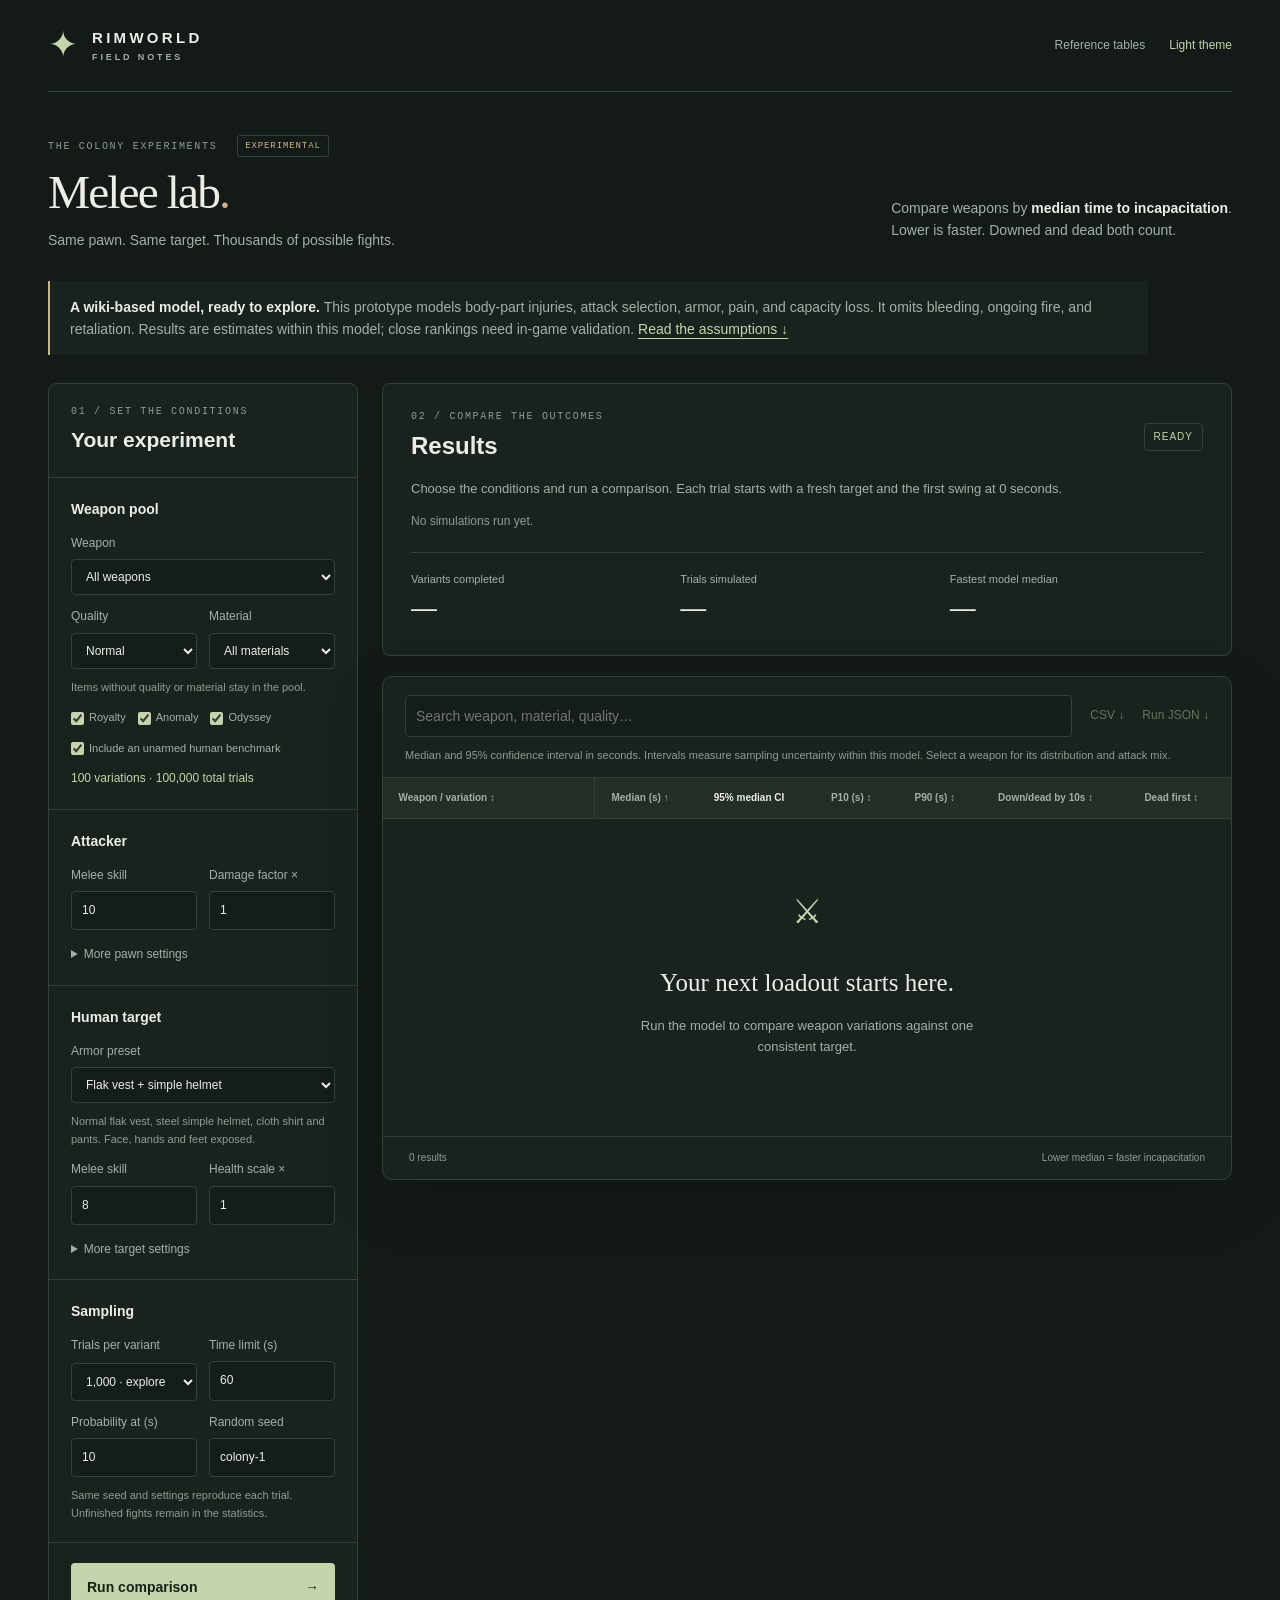
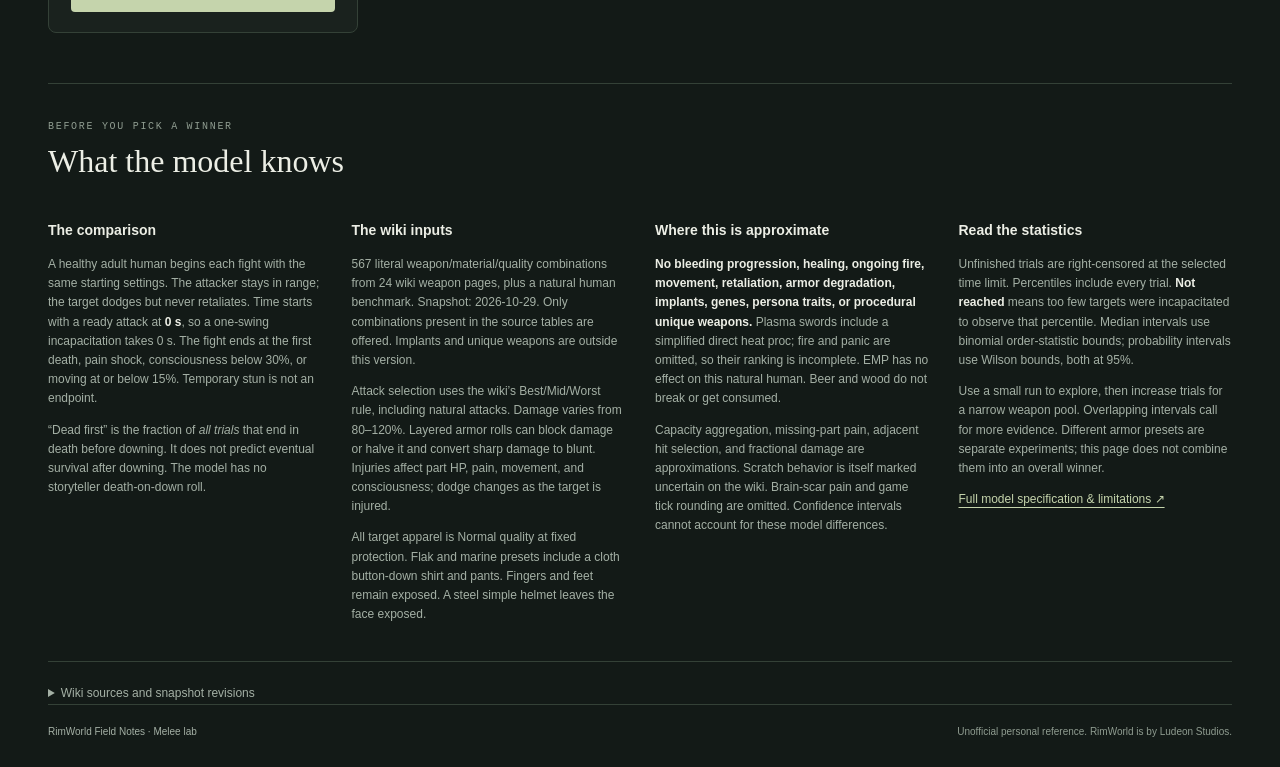
==== site/melee.html @ 1654e0cb "Add wiki-based melee Monte Carlo comparison lab" ====
<!doctype html>
<html lang="en" data-theme="dark">
<head>
  <meta charset="utf-8">
  <meta name="viewport" content="width=device-width, initial-scale=1">
  <meta name="color-scheme" content="dark light">
  <meta name="description" content="A reproducible, wiki-based Monte Carlo comparison of RimWorld melee weapons using time to incapacitation.">
  <title>Melee lab · RimWorld Field Notes</title>
  <link rel="icon" type="image/svg+xml" href="./assets/favicon.svg">
  <link rel="stylesheet" href="./assets/styles.css">
  <link rel="stylesheet" href="./assets/melee.css">
  <script src="./assets/melee-data.js" defer></script>
  <script src="./assets/melee-engine.js" defer></script>
  <script src="./assets/melee-app.js" defer></script>
</head>
<body>
  <a class="skip-link" href="#lab">Skip to melee lab</a>
  <header class="site-header">
    <a class="brand" href="./"><span class="lab-mark" aria-hidden="true">✦</span><span><strong>RIMWORLD</strong><span class="brand-subtitle">FIELD NOTES</span></span></a>
    <div class="header-actions"><a class="source-link" href="./">Reference tables</a><button id="theme-toggle" class="text-button" type="button" aria-label="Switch to light theme">Light theme</button></div>
  </header>
  <main id="lab">
    <section class="page-intro lab-intro">
      <div><p class="eyebrow">THE COLONY EXPERIMENTS <span class="lab-badge">EXPERIMENTAL</span></p><h1>Melee lab<span class="title-period">.</span></h1><p class="intro-copy">Same pawn. Same target. Thousands of possible fights.</p></div>
      <p class="lab-objective">Compare weapons by <strong>median time to incapacitation</strong>.<br>Lower is faster. Downed and dead both count.</p>
    </section>
    <aside class="model-notice"><strong>A wiki-based model, ready to explore.</strong> This prototype models body-part injuries, attack selection, armor, pain, and capacity loss. It omits bleeding, ongoing fire, and retaliation. Results are estimates within this model; close rankings need in-game validation. <a href="#method">Read the assumptions ↓</a></aside>
    <div class="lab-layout">
      <form id="sim-form" class="settings-panel">
        <fieldset id="settings">
          <legend class="sr-only">Simulation settings</legend>
          <div class="settings-heading"><p class="eyebrow">01 / SET THE CONDITIONS</p><h2>Your experiment</h2></div>
          <div class="setting-section">
            <h3>Weapon pool</h3>
            <label>Weapon<select id="weapon"><option value="">All weapons</option></select></label>
            <div class="field-pair"><label>Quality<select id="quality"><option>Normal</option><option value="all">All qualities</option><option>Awful</option><option>Poor</option><option>Good</option><option>Excellent</option><option>Masterwork</option><option>Legendary</option></select></label><label>Material<select id="material"><option value="">All materials</option></select></label></div>
            <p class="field-help">Items without quality or material stay in the pool.</p>
            <div class="check-row" role="group" aria-label="Enabled DLC"><label><input type="checkbox" id="dlc-Royalty" checked> Royalty</label><label><input type="checkbox" id="dlc-Anomaly" checked> Anomaly</label><label><input type="checkbox" id="dlc-Odyssey" checked> Odyssey</label></div>
            <label class="check-label"><input type="checkbox" id="unarmed" checked> Include an unarmed human benchmark</label>
            <p class="pool-count" id="pool-count" role="status"></p>
          </div>
          <div class="setting-section">
            <h3>Attacker</h3>
            <div class="field-pair"><label>Melee skill<input id="skill" type="number" min="0" max="20" step="1" value="10" required></label><label>Damage factor ×<input id="damageFactor" type="number" min="0.1" max="5" step="0.05" value="1" required></label></div>
            <details class="advanced"><summary>More pawn settings</summary><div class="field-pair"><label>Manipulation ×<input id="manipulation" type="number" min="0.1" max="2" step="0.05" value="1" required></label><label>Sight ×<input id="sight" type="number" min="0.1" max="2" step="0.05" value="1" required></label><label>Skill offset<input id="skillOffset" type="number" min="-20" max="20" step="1" value="0" required></label><label>Cooldown factor ×<input id="cooldownFactor" type="number" min="0.1" max="5" step="0.05" value="1" required></label></div><p class="field-help">Brawler: +4 skill offset. A lower cooldown factor means faster swings. These settings stay fixed throughout a fight.</p></details>
          </div>
          <div class="setting-section">
            <h3>Human target</h3>
            <label>Armor preset<select id="armor"><option value="none">Unarmored</option><option value="flak" selected>Flak vest + simple helmet</option><option value="marine">Marine armor + marine helmet</option></select></label>
            <p class="field-help" id="armor-description"></p>
            <div class="field-pair"><label>Melee skill<input id="targetSkill" type="number" min="0" max="20" step="1" value="8" required></label><label>Health scale ×<input id="healthScale" type="number" min="0.1" max="5" step="0.05" value="1" required></label></div>
            <details class="advanced"><summary>More target settings</summary><div class="field-pair"><label>Initial moving ×<input id="targetMoving" type="number" min="0.2" max="2" step="0.05" value="1" required></label><label>Initial sight ×<input id="targetSight" type="number" min="0.1" max="2" step="0.05" value="1" required></label><label>Dodge skill offset<input id="dodgeOffset" type="number" min="-20" max="30" step="1" value="0" required></label><label>Pain factor ×<input id="painFactor" type="number" min="0" max="3" step="0.05" value="1" required></label><label>Pain shock threshold<input id="painThreshold" type="number" min="0.1" max="2" step="0.05" value="0.8" required></label><label>Incoming damage ×<input id="incomingFactor" type="number" min="0.1" max="5" step="0.05" value="1" required></label></div><p class="field-help">Nimble: +15 dodge offset. Pain factor 0 disables pain; a threshold above 1 prevents pain shock. The target can dodge but never attacks.</p></details>
          </div>
          <div class="setting-section">
            <h3>Sampling</h3>
            <div class="field-pair"><label>Trials per variant<select id="trials"><option value="100">100 · quick check</option><option value="1000" selected>1,000 · explore</option><option value="5000">5,000 · refine</option><option value="10000">10,000 · refine</option></select></label><label>Time limit (s)<input id="limit" type="number" min="10" max="300" step="1" value="60" required></label><label>Probability at (s)<input id="horizon" type="number" min="1" max="300" step="1" value="10" required></label><label>Random seed<input id="seed" type="text" maxlength="100" value="colony-1" required autocomplete="off" spellcheck="false"></label></div>
            <p class="field-help">Same seed and settings reproduce each trial. Unfinished fights remain in the statistics.</p>
          </div>
        </fieldset>
        <div class="run-controls"><button class="run-button" id="run" type="submit">Run comparison <span aria-hidden="true">→</span></button><button id="cancel" class="text-button" type="button" hidden>Stop run</button><p id="form-error" class="form-error" role="alert" hidden></p></div>
      </form>
      <div class="results-column">
        <section class="run-panel" aria-labelledby="run-title">
          <div class="run-topline"><div><p class="eyebrow">02 / COMPARE THE OUTCOMES</p><h2 id="run-title">Results</h2></div><span id="run-badge" class="status-badge">READY</span></div>
          <p id="run-description">Choose the conditions and run a comparison. Each trial starts with a fresh target and the first swing at 0 seconds.</p>
          <progress id="run-progress" value="0" max="100" aria-label="Comparison progress" hidden></progress>
          <p id="run-status" role="status" aria-live="polite">No simulations run yet.</p>
          <div class="run-metrics"><div><span>Variants completed</span><strong id="metric-variants">—</strong></div><div><span>Trials simulated</span><strong id="metric-trials">—</strong></div><div><span>Fastest model median</span><strong id="metric-median">—</strong></div></div>
        </section>
        <section class="reference-panel lab-results" aria-label="Weapon comparison">
          <div class="lab-table-toolbar"><label class="lab-search"><span class="sr-only">Search completed results</span><input type="search" id="result-search" placeholder="Search weapon, material, quality…" autocomplete="off"></label><button type="button" class="text-button" id="export-csv" disabled>CSV ↓</button><button type="button" class="text-button" id="export-json" disabled>Run JSON ↓</button></div>
          <p class="table-explainer">Median and 95% confidence interval in seconds. Intervals measure sampling uncertainty within this model. Select a weapon for its distribution and attack mix.</p>
          <div class="table-scroll" role="region" aria-label="Simulation results; scroll for more columns" tabindex="0">
            <table id="results-table"><caption class="sr-only">Melee weapon comparison, initially sorted by median time to incapacitation, fastest first. Not reached means the requested percentile exceeds the time limit.</caption><thead><tr><th scope="col" data-sort="weapon" aria-sort="none"><button type="button">Weapon / variation ↕</button></th><th scope="col" data-sort="median" aria-sort="ascending"><button type="button">Median (s) ↑</button></th><th scope="col">95% median CI</th><th scope="col" data-sort="p10" aria-sort="none"><button type="button">P10 (s) ↕</button></th><th scope="col" data-sort="p90" aria-sort="none"><button type="button">P90 (s) ↕</button></th><th scope="col" data-sort="byHorizon" aria-sort="none"><button type="button" id="horizon-heading">Down/dead by 10s ↕</button></th><th scope="col" data-sort="deathFraction" aria-sort="none"><button type="button">Dead first ↕</button></th><th scope="col" data-sort="censored" aria-sort="none"><button type="button">Timeouts ↕</button></th></tr></thead><tbody id="results-body"></tbody></table>
          </div>
          <div id="results-empty" class="lab-empty"><span aria-hidden="true">⚔</span><h3>Your next loadout starts here.</h3><p>Run the model to compare weapon variations against one consistent target.</p></div>
          <div class="table-footer"><span id="results-count">0 results</span><span>Lower median = faster incapacitation</span></div>
        </section>
        <section id="variant-detail" class="variant-panel" aria-labelledby="variant-title" hidden>
          <div class="run-topline"><div><p class="eyebrow">03 / LOOK CLOSER</p><h2 id="variant-title"></h2></div><a id="variant-source" target="_blank" rel="noopener noreferrer">Wiki ↗</a></div>
          <p id="variant-subtitle"></p><p id="variant-special" class="special-note" hidden></p>
          <h3>Cumulative incapacitation</h3><p class="field-help">Share of all trials downed or dead by each time. The final gap to 100% contains the timeouts.</p>
          <svg id="distribution" viewBox="0 0 680 220" role="img" aria-labelledby="chart-title chart-description"><title id="chart-title">Cumulative incapacitation over time</title><desc id="chart-description"></desc></svg>
          <p id="variant-probabilities"></p>
          <h3>Attack mix</h3><div class="mix-scroll"><table class="attack-mix"><thead><tr><th scope="col">Attack</th><th scope="col">Damage</th><th scope="col">AP</th><th scope="col">Cooldown</th><th scope="col">Selection</th></tr></thead><tbody id="attack-mix"></tbody></table></div>
          <details class="trial-example"><summary>Inspect one reproducible trial</summary><div class="example-controls"><label>Trial number<input type="number" id="example-number" min="1" max="1000" value="1" step="1"></label><button class="text-button" type="button" id="example-show">Show trial</button></div><p id="example-summary"></p><ol id="example-log"></ol></details>
        </section>
      </div>
    </div>
    <section class="method-panel" id="method" aria-labelledby="method-title">
      <p class="eyebrow">BEFORE YOU PICK A WINNER</p><h2 id="method-title">What the model knows</h2>
      <div class="method-grid"><div><h3>The comparison</h3><p>A healthy adult human begins each fight with the same starting settings. The attacker stays in range; the target dodges but never retaliates. Time starts with a ready attack at <strong>0 s</strong>, so a one-swing incapacitation takes 0 s. The fight ends at the first death, pain shock, consciousness below 30%, or moving at or below 15%. Temporary stun is not an endpoint.</p><p>“Dead first” is the fraction of <em>all trials</em> that end in death before downing. It does not predict eventual survival after downing. The model has no storyteller death-on-down roll.</p></div><div><h3>The wiki inputs</h3><p id="snapshot-description"></p><p>Attack selection uses the wiki’s Best/Mid/Worst rule, including natural attacks. Damage varies from 80–120%. Layered armor rolls can block damage or halve it and convert sharp damage to blunt. Injuries affect part HP, pain, movement, and consciousness; dodge changes as the target is injured.</p><p>All target apparel is Normal quality at fixed protection. Flak and marine presets include a cloth button-down shirt and pants. Fingers and feet remain exposed. A steel simple helmet leaves the face exposed.</p></div><div><h3>Where this is approximate</h3><p><strong>No bleeding progression, healing, ongoing fire, movement, retaliation, armor degradation, implants, genes, persona traits, or procedural unique weapons.</strong> Plasma swords include a simplified direct heat proc; fire and panic are omitted, so their ranking is incomplete. EMP has no effect on this natural human. Beer and wood do not break or get consumed.</p><p>Capacity aggregation, missing-part pain, adjacent hit selection, and fractional damage are approximations. Scratch behavior is itself marked uncertain on the wiki. Brain-scar pain and game tick rounding are omitted. Confidence intervals cannot account for these model differences.</p></div><div><h3>Read the statistics</h3><p>Unfinished trials are right-censored at the selected time limit. Percentiles include every trial. <strong>Not reached</strong> means too few targets were incapacitated to observe that percentile. Median intervals use binomial order-statistic bounds; probability intervals use Wilson bounds, both at 95%.</p><p>Use a small run to explore, then increase trials for a narrow weapon pool. Overlapping intervals call for more evidence. Different armor presets are separate experiments; this page does not combine them into an overall winner.</p><p><a href="https://github.com/ttdow/rimworld-reference/blob/main/docs/melee-model.md" target="_blank" rel="noopener noreferrer">Full model specification &amp; limitations ↗</a></p></div></div>
      <details class="source-revisions"><summary>Wiki sources and snapshot revisions</summary><p>Data adapted from <a href="https://rimworldwiki.com/wiki/Weapon_Guide">Weapon Guide</a> and the RimWorld Wiki pages below, by their contributors, under <a href="https://creativecommons.org/licenses/by-sa/3.0/">CC BY-SA 3.0</a>. The imported data and adapted rule descriptions retain that license. This is an unofficial tool.</p><ul id="source-list"></ul></details>
    </section>
    <noscript><p class="noscript-message">Enable JavaScript to run the simulator. The existing reference tables still offer downloadable source files.</p></noscript>
  </main>
  <footer class="site-footer"><span>RimWorld Field Notes · Melee lab</span><span>Unofficial personal reference. RimWorld is by Ludeon Studios.</span></footer>
</body>
</html>
---- site/assets/styles.css ----
@charset "UTF-8";

:root {
  color-scheme: dark;
  --bg: #131a17;
  --panel: #1a221e;
  --panel-alt: #1e2722;
  --input: #151d19;
  --text: #eceee5;
  --muted: #a4b0a5;
  --subtle: #8f9c90;
  --line: #344137;
  --accent: #c5d4ac;
  --accent-text: #172013;
  --accent-wash: #2d3a28;
  --gold: #cbb58b;
  --hover: #253129;
  --table-head: #232e27;
  --table-row: #1c2520;
  --shadow: 0 20px 65px #0002;
  font-family: "Segoe UI", -apple-system, BlinkMacSystemFont, sans-serif;
  font-synthesis: none;
  text-rendering: optimizeLegibility;
}

:root[data-theme="light"] {
  color-scheme: light;
  --bg: #f3f3ec;
  --panel: #fdfdf8;
  --panel-alt: #f4f5ee;
  --input: #f9faf4;
  --text: #25352b;
  --muted: #59685b;
  --subtle: #637267;
  --line: #d6dece;
  --accent: #405d32;
  --accent-text: #f8fbf3;
  --accent-wash: #e4ecd9;
  --gold: #82673b;
  --hover: #edf2e5;
  --table-head: #edf1e6;
  --table-row: #f8faf2;
  --shadow: 0 20px 65px #22351c08;
}

* { box-sizing: border-box; }
html { scroll-behavior: smooth; scroll-padding-top: 24px; }
body { margin: 0; background: var(--bg); color: var(--text); font-size: 14px; line-height: 1.6; }
button, input, select { font: inherit; }
button, select { cursor: pointer; }
button, a, input, select { -webkit-tap-highlight-color: transparent; }
button { color: inherit; }
a { color: var(--accent); text-decoration-thickness: 1px; text-underline-offset: 4px; }
button { border: 0; }
button:disabled { cursor: default; opacity: .45; }
:focus-visible { outline: 2px solid var(--accent); outline-offset: 4px; }
[hidden] { display: none !important; }
.icon-library { position: absolute; width: 0; height: 0; overflow: hidden; }
.icon { width: 20px; height: 20px; fill: none; stroke: currentColor; stroke-width: 1.5; stroke-linecap: round; stroke-linejoin: round; flex: none; }
.sr-only { position: absolute; width: 1px; height: 1px; padding: 0; margin: -1px; overflow: hidden; clip: rect(0, 0, 0, 0); white-space: nowrap; border: 0; }
.skip-link { position: fixed; top: -80px; left: 20px; z-index: 100; padding: 12px 20px; background: var(--accent); color: var(--accent-text); }
.skip-link:focus { top: 16px; }

.site-header, main, .site-footer { width: min(1480px, calc(100% - 96px)); margin-inline: auto; }
.site-header { display: flex; justify-content: space-between; align-items: center; padding-block: 27px; border-bottom: 1px solid var(--line); }
.brand { display: inline-flex; align-items: center; gap: 14px; color: var(--text); text-decoration: none; }
.brand-mark { display: grid; place-items: center; width: 44px; height: 44px; color: var(--accent); border: 1px solid var(--line); border-radius: 50%; }
.brand-mark .icon { width: 30px; height: 30px; }
.brand strong { display: block; font-size: 15px; font-weight: 650; letter-spacing: .22em; line-height: 1.5; }
.brand-subtitle { display: block; font-size: 9px; font-weight: 600; letter-spacing: .32em; color: var(--muted); }
.header-actions { display: flex; align-items: center; gap: 24px; }
.source-link { color: var(--muted); font-size: 12px; text-decoration: none; }
.source-link:hover { color: var(--text); }
.icon-button { width: 38px; height: 38px; display: inline-flex; align-items: center; justify-content: center; border: 1px solid var(--line); border-radius: 7px; background: transparent; color: var(--muted); }
.icon-button:hover { color: var(--accent); background: var(--hover); }
.page-intro { padding: 43px 0 29px; position: relative; }
.eyebrow { margin: 0; color: var(--subtle); font-family: Consolas, "SFMono-Regular", monospace; font-size: 10px; font-weight: 500; letter-spacing: .17em; }
h1 { margin: 7px 0 8px; font-family: Georgia, "Times New Roman", serif; font-size: clamp(32px, 3.7vw, 50px); line-height: 1.2; font-weight: 400; letter-spacing: -.04em; }
.title-period { color: var(--gold); }
.intro-copy { margin: 0; color: var(--muted); font-size: 14px; }
.intro-index { display: flex; align-items: center; gap: 17px; margin-top: 20px; color: var(--subtle); font-size: 11px; }
.intro-index strong { color: var(--text); font-weight: 600; margin-right: 4px; font-variant-numeric: tabular-nums; }
.index-divider { height: 12px; width: 1px; background: var(--line); }
.dataset-nav { display: flex; flex-wrap: wrap; gap: 5px; padding-block: 3px 0; border-bottom: 1px solid var(--line); margin-bottom: 23px; }
.dataset-button { display: inline-flex; align-items: center; justify-content: center; gap: 10px; padding: 13px 24px 15px; background: transparent; color: var(--muted); position: relative; font-size: 13px; }
.dataset-button .icon { width: 18px; height: 18px; }
.dataset-button:hover { color: var(--text); background: var(--hover); }
.dataset-link { margin-left: auto; text-decoration: none; }
.dataset-button.active { color: var(--accent); }
.dataset-button.active::after { content: ""; height: 2px; background: var(--accent); position: absolute; bottom: -1px; left: 0; right: 0; }
.dataset-count { padding: 0 6px; border: 1px solid var(--line); border-radius: 4px; font-size: 10px; font-family: Consolas, monospace; color: var(--subtle); }
.dataset-button.active .dataset-count { background: var(--accent-wash); border-color: transparent; color: var(--accent); }
.reference-panel { border: 1px solid var(--line); border-radius: 10px; background: var(--panel); box-shadow: var(--shadow); overflow: hidden; }
.panel-heading { padding: 25px 27px 23px; display: flex; justify-content: space-between; align-items: center; gap: 20px; }
.panel-heading h2 { margin: 2px 0 3px; font-size: 22px; font-weight: 550; letter-spacing: -.03em; }
.panel-description { margin: 0; font-size: 12px; color: var(--muted); }
.text-button { display: inline-flex; align-items: center; justify-content: center; gap: 9px; padding: 8px 0; background: transparent; color: var(--accent); font-size: 12px; text-decoration: none; }
.text-button:hover { text-decoration: underline; text-underline-offset: 4px; }
.text-button .icon { width: 15px; height: 15px; }
.export-button { color: var(--muted); }
.filter-toolbar { padding: 0 27px 22px; display: flex; flex-wrap: wrap; gap: 12px; align-items: center; }
.extra-filters { display: contents; }
.search-box { display: flex; gap: 11px; align-items: center; height: 43px; padding: 0 13px; border: 1px solid var(--line); border-radius: 6px; background: var(--input); flex: 1; min-width: 180px; }
.search-box:focus-within { border-color: var(--accent); }
.search-box .icon { width: 17px; height: 17px; color: var(--subtle); }
.search-box input { border: 0; outline: none; background: transparent; color: var(--text); width: 100%; min-width: 0; font-size: 12px; }
.search-box input::placeholder { color: var(--subtle); opacity: 1; }
.search-box kbd { border: 1px solid var(--line); border-radius: 3px; color: var(--subtle); padding: 0 6px; font-size: 11px; }
.category-filter { display: flex; align-items: center; gap: 10px; height: 43px; padding-inline: 13px 5px; background: var(--input); border: 1px solid var(--line); border-radius: 6px; font-size: 12px; }
.category-filter > span { color: var(--subtle); }
.category-filter select { background: transparent; border: 0; color: var(--text); padding: 7px 8px; max-width: 170px; font-size: 12px; }
.category-filter option { background: var(--panel); color: var(--text); }
.reset-button { background: transparent; padding: 10px 2px 10px 7px; color: var(--muted); font-size: 12px; }
.reset-button:not(:disabled):hover { color: var(--accent); }
.view-toolbar { display: flex; justify-content: space-between; align-items: center; gap: 16px; padding: 13px 27px; border-top: 1px solid var(--line); }
.column-views { display: flex; align-items: center; flex-wrap: wrap; gap: 5px; }
.view-button { background: transparent; color: var(--muted); font-size: 11px; padding: 6px 12px; border-radius: 4px; white-space: nowrap; }
.view-button:hover { color: var(--text); background: var(--hover); }
.view-button.active { background: var(--accent-wash); color: var(--accent); }
.result-count { flex: none; font-size: 11px; color: var(--subtle); font-variant-numeric: tabular-nums; }
.table-scroll { width: 100%; overflow: auto; max-height: 610px; border-top: 1px solid var(--line); scrollbar-color: var(--line) var(--panel); scrollbar-width: thin; }
table { border-collapse: separate; border-spacing: 0; width: 100%; text-align: left; font-size: 12px; }
th { position: sticky; top: 0; z-index: 2; background: var(--table-head); border-bottom: 1px solid var(--line); padding: 0; white-space: nowrap; text-align: left; }
.sort-button { display: flex; width: 100%; align-items: center; justify-content: space-between; gap: 15px; min-height: 46px; background: transparent; color: var(--muted); padding: 11px 16px; text-align: left; font-size: 10px; font-weight: 600; letter-spacing: .025em; }
.sort-button:hover { background: var(--hover); color: var(--text); }
.sort-icon { color: var(--subtle); opacity: .55; font-size: 13px; font-weight: 400; }
th[aria-sort="ascending"] .sort-icon, th[aria-sort="descending"] .sort-icon { color: var(--accent); opacity: 1; }
td { border-bottom: 1px solid var(--line); padding: 13px 16px; height: 49px; vertical-align: middle; background: var(--panel); color: var(--muted); }
tbody tr:nth-child(even) td { background: var(--table-row); }
tbody tr:hover td { background: var(--hover); }
tbody tr:last-child td { border-bottom: 0; }
th:first-child, td:first-child { position: sticky; left: 0; padding-left: 26px; min-width: 185px; z-index: 1; border-right: 1px solid var(--line); }
th:first-child { z-index: 3; padding-left: 0; }
th:first-child .sort-button { padding-left: 26px; }
td:last-child { padding-right: 25px; }
.numeric { text-align: right; white-space: nowrap; font-variant-numeric: tabular-nums; font-family: Consolas, "SFMono-Regular", monospace; font-size: 12px; color: var(--text); }
th.numeric .sort-button { justify-content: flex-end; font-family: "Segoe UI", sans-serif; }
.name-cell { white-space: nowrap; }
.item-name { background: transparent; color: var(--text); padding: 0; font-weight: 550; text-align: left; font-size: 12px; }
.item-name:hover { color: var(--accent); text-decoration: underline; text-underline-offset: 4px; }
.category-chip { display: inline-block; padding: 2px 7px; font-size: 10px; line-height: 1.7; border: 1px solid var(--line); border-radius: 4px; color: var(--muted); white-space: nowrap; }
.category-chip[data-category="Outer"], .category-chip[data-category="Leathery"] { color: var(--gold); border-color: color-mix(in srgb, var(--gold) 25%, transparent); }
.category-chip[data-category="Skin"], .category-chip[data-category="Fabric"] { color: var(--accent); border-color: color-mix(in srgb, var(--accent) 25%, transparent); }
.long-text { min-width: 220px; max-width: 290px; line-height: 1.7; }
.materials-cell { min-width: 200px; max-width: 255px; line-height: 1.7; }
.missing { color: var(--subtle); font-weight: 400; }
.table-footer { display: flex; justify-content: space-between; align-items: center; gap: 20px; padding: 13px 26px; border-top: 1px solid var(--line); color: var(--subtle); font-size: 10px; }
.table-footer > span:first-child { display: flex; align-items: center; gap: 8px; flex: 0 1 auto; min-width: 0; }
#source-label { overflow-wrap: anywhere; }
.footer-dot { width: 5px; height: 5px; background: var(--accent); border-radius: 50%; }
.empty-state { text-align: center; padding: 60px 20px; border-top: 1px solid var(--line); }
.empty-state > .icon { color: var(--subtle); width: 27px; height: 27px; }
.empty-state h3 { font-weight: 500; margin: 12px 0 4px; font-size: 17px; }
.empty-state p { color: var(--muted); margin: 0 0 10px; font-size: 12px; }
.source-notes { padding: 29px 3px 24px; }
.notes-heading { display: flex; align-items: center; gap: 9px; color: var(--muted); }
.notes-heading .icon { width: 15px; height: 15px; }
.notes-heading h2 { margin: 0; font-size: 12px; font-weight: 550; }
.notes-grid { display: grid; grid-template-columns: 1fr 1fr; gap: 35px; margin-top: 8px; }
.notes-grid p { margin: 0; color: var(--subtle); font-size: 11px; line-height: 1.9; max-width: 610px; }
.notes-grid strong { color: var(--muted); font-weight: 500; }
.source-downloads { display: flex; flex-wrap: wrap; gap: 21px; margin-top: 15px; font-size: 10px; color: var(--subtle); }
.source-downloads a { display: inline-flex; align-items: center; gap: 7px; color: var(--muted); text-decoration: none; }
.source-downloads a:hover { color: var(--accent); text-decoration: underline; }
.source-downloads .icon { width: 12px; height: 12px; }
.site-footer { padding: 19px 0 27px; border-top: 1px solid var(--line); color: var(--subtle); font-size: 10px; display: flex; align-items: center; justify-content: space-between; gap: 20px; }
.site-footer > span:first-child { color: var(--muted); }
.noscript-message { padding: 20px; border: 1px solid var(--line); }

.detail-dialog { width: min(700px, calc(100% - 32px)); max-height: 87vh; padding: 0; color: var(--text); background: var(--panel); border: 1px solid var(--line); border-radius: 12px; box-shadow: 0 24px 120px #0006; }
.detail-dialog::backdrop { background: #070c09bb; backdrop-filter: blur(4px); }
body:has(.detail-dialog[open]) { overflow: hidden; }
.detail-header { display: flex; align-items: center; justify-content: space-between; gap: 15px; padding: 25px 28px; border-bottom: 1px solid var(--line); position: sticky; top: 0; background: var(--panel); }
.detail-header h2 { font-family: Georgia, serif; font-size: 27px; line-height: 1.3; font-weight: 400; margin: 5px 0 0; }
.detail-fields { margin: 0; padding: 4px 28px; }
.detail-row { display: grid; grid-template-columns: 1fr 1.1fr; gap: 24px; padding: 12px 0; border-bottom: 1px solid var(--line); }
.detail-row:last-child { border-bottom: 0; }
.detail-fields dt { color: var(--muted); font-size: 12px; }
.detail-fields dd { margin: 0; font-size: 12px; text-align: right; overflow-wrap: anywhere; }
.detail-source { padding: 18px 28px; margin: 0; border-top: 1px solid var(--line); font-size: 10px; color: var(--subtle); }

@media (min-width: 1600px) { .page-intro { padding-block: 48px 35px; } .table-scroll { max-height: 670px; } }
@media (max-width: 1000px) { .site-header, main, .site-footer { width: calc(100% - 48px); } .panel-heading { padding: 22px; } .filter-toolbar { padding-inline: 22px; } .view-toolbar { padding-inline: 17px; } .table-footer { padding-inline: 22px; } .column-views { gap: 2px; } .view-button { padding: 6px 9px; } }
@media (max-width: 650px) {
  .site-header, main, .site-footer { width: calc(100% - 32px); }
  .site-header { padding-block: 18px; }
  .brand { gap: 10px; }
  .brand-mark { width: 36px; height: 36px; }
  .brand-mark .icon { width: 25px; height: 25px; }
  .brand strong { font-size: 12px; }
  .brand-subtitle { font-size: 8px; }
  .header-actions { gap: 13px; }
  .source-link { font-size: 10px; }
  .icon-button { width: 34px; height: 34px; }
  .page-intro { padding: 31px 0 23px; }
  .intro-copy { font-size: 12px; max-width: 270px; }
  .intro-index { gap: 11px; font-size: 10px; margin-top: 17px; flex-wrap: wrap; }
  .dataset-nav { margin-bottom: 17px; }
  .dataset-button { padding: 12px; flex: 1 1 auto; gap: 7px; font-size: 11px; }
  .panel-heading { padding: 19px 16px; align-items: flex-start; }
  .panel-heading h2 { font-size: 20px; }
  .panel-description { font-size: 11px; max-width: 190px; }
  .export-button { font-size: 10px; white-space: nowrap; margin-top: 10px; }
  .filter-toolbar { padding: 0 16px 17px; gap: 10px; flex-wrap: wrap; }
  .search-box { flex-basis: 100%; }
  .category-filter { flex: 1; justify-content: space-between; height: 38px; }
  .category-filter select { flex: 1; max-width: 220px; text-align: right; }
  .reset-button { padding: 7px 2px 7px 7px; }
  .view-toolbar { flex-wrap: wrap; gap: 10px; padding: 12px 12px; }
  .column-views { width: 100%; gap: 3px; }
  .view-button { flex: 1; padding: 6px 7px; font-size: 10px; }
  .result-count { padding-left: 5px; font-size: 10px; }
  .table-scroll { max-height: 510px; }
  th:first-child, td:first-child { min-width: 145px; padding-left: 16px; max-width: 170px; }
  th:first-child { padding-left: 0; }
  th:first-child .sort-button { padding-left: 16px; }
  .name-cell { white-space: normal; }
  td { padding: 12px; }
  .item-name { font-size: 11px; }
  .sort-button { padding-inline: 12px; }
  .table-footer { padding: 12px 16px; align-items: flex-start; gap: 16px; font-size: 9px; }
  #table-hint { text-align: right; max-width: 185px; }
  .notes-grid { grid-template-columns: 1fr; gap: 10px; }
  .source-notes { padding-top: 23px; }
  .source-downloads { gap: 14px; }
  .site-footer { flex-direction: column; align-items: flex-start; gap: 4px; }
  .detail-header { padding: 20px; }
  .detail-fields { padding-inline: 20px; }
  .detail-row { gap: 16px; }
}
@media (prefers-reduced-motion: reduce) { html { scroll-behavior: auto; } }
@media print { :root { color-scheme: light; --bg: white; --panel: white; --panel-alt: white; --text: black; --muted: #333; --subtle: #555; --line: #bbb; --table-head: #eee; --table-row: #fafafa; } .site-header, main, .site-footer { width: 100%; } .header-actions, .filter-toolbar, .export-button, .source-downloads, .site-footer, .column-views { display: none; } .page-intro { padding-block: 18px; } .table-scroll { max-height: none; overflow: visible; } th, th:first-child, td:first-child { position: static; } .reference-panel { box-shadow: none; } }
---- site/assets/melee.css ----
.lab-mark { font-size: 36px; line-height: 1; color: var(--accent); }
.lab-intro { display: flex; justify-content: space-between; gap: 32px; align-items: end; }
.lab-objective { color: var(--muted); margin-bottom: 10px; font-size: 14px; }
.lab-objective strong { color: var(--text); font-weight: 600; }
.lab-badge { display: inline-block; margin-left: 12px; padding: 3px 7px; border: 1px solid var(--line); color: var(--gold); border-radius: 3px; font-size: 9px; letter-spacing: .1em; vertical-align: middle; }
.model-notice { border-left: 2px solid var(--gold); background: var(--panel); padding: 15px 20px; color: var(--muted); margin: 0 0 28px; max-width: 1100px; }
.model-notice strong { color: var(--text); }
.lab-layout { display: grid; grid-template-columns: 310px minmax(0, 1fr); gap: 24px; align-items: start; }
.settings-panel { border: 1px solid var(--line); border-radius: 8px; background: var(--panel); overflow: hidden; }
#settings { border: 0; margin: 0; padding: 0; min-width: 0; }
.settings-heading, .setting-section { padding: 20px 22px; border-bottom: 1px solid var(--line); }
.settings-heading h2 { margin: 3px 0 0; font-size: 21px; }
.setting-section h3 { margin: 0 0 14px; font-weight: 600; font-size: 14px; }
.settings-panel label, .example-controls label { display: grid; gap: 6px; color: var(--muted); font-size: 12px; }
.settings-panel input:not([type="checkbox"]), .settings-panel select, .example-controls input, .lab-search input { width: 100%; min-width: 0; padding: 9px 10px; color: var(--text); background: var(--input); border: 1px solid var(--line); border-radius: 4px; }
.field-pair { display: grid; grid-template-columns: repeat(2,minmax(0,1fr)); gap: 12px; margin-top: 12px; }
.field-help { font-size: 11px; line-height: 1.6; color: var(--subtle); margin: 10px 0 0; }
.check-row { display: flex; flex-wrap: wrap; gap: 8px 12px; margin: 13px 0; }
.settings-panel .check-row label, .settings-panel .check-label { display: flex; flex-direction: row; align-items: center; gap: 5px; font-size: 11px; }
input[type="checkbox"] { accent-color: var(--accent); margin: 0; }
.pool-count { color: var(--accent); font-size: 12px; margin-bottom: 0; }
.advanced { margin-top: 15px; font-size: 12px; color: var(--muted); }
summary { cursor: pointer; }
.advanced summary:hover, .trial-example summary:hover { color: var(--accent); }
.run-controls { padding: 20px 22px; display: flex; flex-direction: column; gap: 12px; }
.run-button { background: var(--accent); color: var(--accent-text); border-radius: 4px; font-weight: 650; padding: 13px 16px; display: flex; justify-content: space-between; align-items: center; }
.run-button:hover { filter: brightness(1.08); }
.form-error { color: var(--gold); margin: 0; font-size: 12px; }
.results-column { min-width: 0; display: grid; gap: 20px; }
.run-panel { padding: 25px 28px; background: var(--panel); border: 1px solid var(--line); border-radius: 8px; }
.run-topline { display: flex; justify-content: space-between; gap: 20px; align-items: center; }
.run-topline h2 { margin: 2px 0 0; font-size: 24px; }
.status-badge { font-size: 10px; color: var(--accent); border: 1px solid var(--line); border-radius: 4px; letter-spacing: .1em; padding: 5px 9px; flex: none; }
#run-description { color: var(--muted); font-size: 13px; }
#run-status { color: var(--subtle); font-size: 12px; }
#run-progress { width: 100%; height: 5px; accent-color: var(--accent); }
.run-metrics { display: grid; grid-template-columns: repeat(3,1fr); gap: 16px; border-top: 1px solid var(--line); padding-top: 18px; margin-top: 20px; }
.run-metrics span { display: block; color: var(--muted); font-size: 11px; }
.run-metrics strong { font-size: 26px; font-weight: 450; font-variant-numeric: tabular-nums; }
.lab-results { margin: 0; }
.lab-table-toolbar { display: flex; align-items: center; gap: 18px; padding: 18px 22px 10px; }
.lab-search { flex: 1; min-width: 100px; }
.lab-table-toolbar button { white-space: nowrap; }
.table-explainer { padding: 0 22px 12px; color: var(--subtle); font-size: 11px; margin: 0; }
#results-table { min-width: 940px; }
#results-table td { font-variant-numeric: tabular-nums; }
#results-table th { padding: 12px 16px; font-size: 10px; }
#results-table th button { white-space: nowrap; background: transparent; color: var(--muted); text-align: left; padding: 0; font-size: inherit; font-weight: 600; }
#results-table th button:hover { color: var(--accent); }
#results-table td:first-child { min-width: 235px; max-width: 300px; }
#results-table td:first-child small { display: block; color: var(--subtle); font-size: 11px; margin-top: 2px; }
.variant-button { padding: 0; text-align: left; background: transparent; color: var(--text); font-weight: 600; }
.variant-button:hover { color: var(--accent); text-decoration: underline; text-underline-offset: 3px; }
.selected-variant td, .selected-variant td:first-child { background: var(--accent-wash) !important; }
.censored-value { color: var(--subtle); font-size: 11px; }
.lab-empty { text-align: center; padding: 65px 24px; color: var(--muted); }
.lab-empty > span { font-size: 34px; color: var(--accent); }
.lab-empty h3 { font-family: Georgia,serif; font-size: 25px; color: var(--text); font-weight: normal; margin-bottom: 10px; }
.lab-empty p { font-size: 13px; max-width: 360px; margin-inline: auto; }
.variant-panel { background: var(--panel); border: 1px solid var(--line); border-radius: 8px; padding: 25px 28px; }
.variant-panel h3 { font-size: 14px; font-weight: 600; margin: 24px 0 5px; }
#variant-subtitle, #variant-probabilities { color: var(--muted); font-size: 12px; }
.special-note { padding: 12px 15px; border-left: 2px solid var(--gold); color: var(--gold); background: var(--panel-alt); font-size: 12px; }
#distribution { width: 100%; height: auto; margin-top: 10px; overflow: visible; }
#distribution text { fill: var(--subtle); font-family: inherit; font-size: 11px; }
#distribution .chart-grid { stroke: var(--line); stroke-width: 1; }
#distribution .chart-fill { fill: var(--accent-wash); }
#distribution .chart-line { stroke: var(--accent); stroke-width: 2; fill: none; }
.mix-scroll { overflow-x: auto; }
.attack-mix { width: 100%; min-width: 510px; font-size: 12px; }
.attack-mix th, .attack-mix td { padding: 10px 12px; }
.attack-mix th:first-child, .attack-mix td:first-child { position: static; min-width: 170px; }
.trial-example { border-top: 1px solid var(--line); margin-top: 22px; padding-top: 20px; font-size: 12px; }
.example-controls { display: flex; align-items: end; gap: 20px; margin-top: 16px; }
.example-controls input { width: 100px; }
#example-log { max-height: 320px; overflow: auto; color: var(--muted); padding-left: 24px; }
#example-log li { margin: 10px 0; padding-left: 5px; }
.method-panel { border-top: 1px solid var(--line); padding-top: 35px; margin-top: 50px; }
.method-panel h2 { font: normal 32px Georgia,serif; margin: 8px 0 25px; }
.method-grid { display: grid; grid-template-columns: repeat(4,minmax(0,1fr)); gap: 30px; }
.method-grid h3 { font-size: 14px; font-weight: 600; }
.method-grid p { font-size: 12px; color: var(--muted); }
.method-grid strong { font-weight: 600; color: var(--text); }
.source-revisions { color: var(--muted); font-size: 12px; border-top: 1px solid var(--line); padding-top: 22px; margin-top: 25px; }
#source-list { columns: 3; padding-left: 18px; }
#source-list li { margin: 5px 0; break-inside: avoid; }
@media (min-width:1600px) { .lab-layout { grid-template-columns: 330px minmax(0,1fr); gap: 30px; } }
@media (max-width:1150px) { .method-grid { grid-template-columns: repeat(2,minmax(0,1fr)); } .lab-intro { display: block; } .lab-objective { margin-top: 20px; } .lab-layout { grid-template-columns: 285px minmax(0,1fr); gap: 16px; } .run-panel,.variant-panel { padding: 22px; } }
@media (max-width:800px) { .lab-layout { grid-template-columns: minmax(0,1fr); } #settings { display: grid; grid-template-columns: repeat(2,minmax(0,1fr)); } .settings-heading { grid-column: 1/-1; } .setting-section { padding: 20px; } .run-controls { padding: 20px; } .lab-intro { padding-top: 35px; } .model-notice { font-size: 12px; } #source-list { columns: 2; } }
@media (max-width:520px) { #settings { display: block; } .lab-intro h1 { font-size: 48px; } .lab-badge { margin-left: 5px; font-size: 8px; } .lab-table-toolbar { gap: 10px; padding-inline: 15px; flex-wrap: wrap; } .lab-search { flex-basis: 100%; } .run-metrics { gap: 10px; } .run-metrics strong { font-size: 22px; } .method-grid { grid-template-columns: 1fr; gap: 8px; } .variant-panel,.run-panel { padding: 20px 16px; } .table-explainer { padding-inline: 15px; } #source-list { columns: 1; } .site-header .header-actions { gap: 12px; } .site-header .source-link { display: inline; font-size: 11px; } }
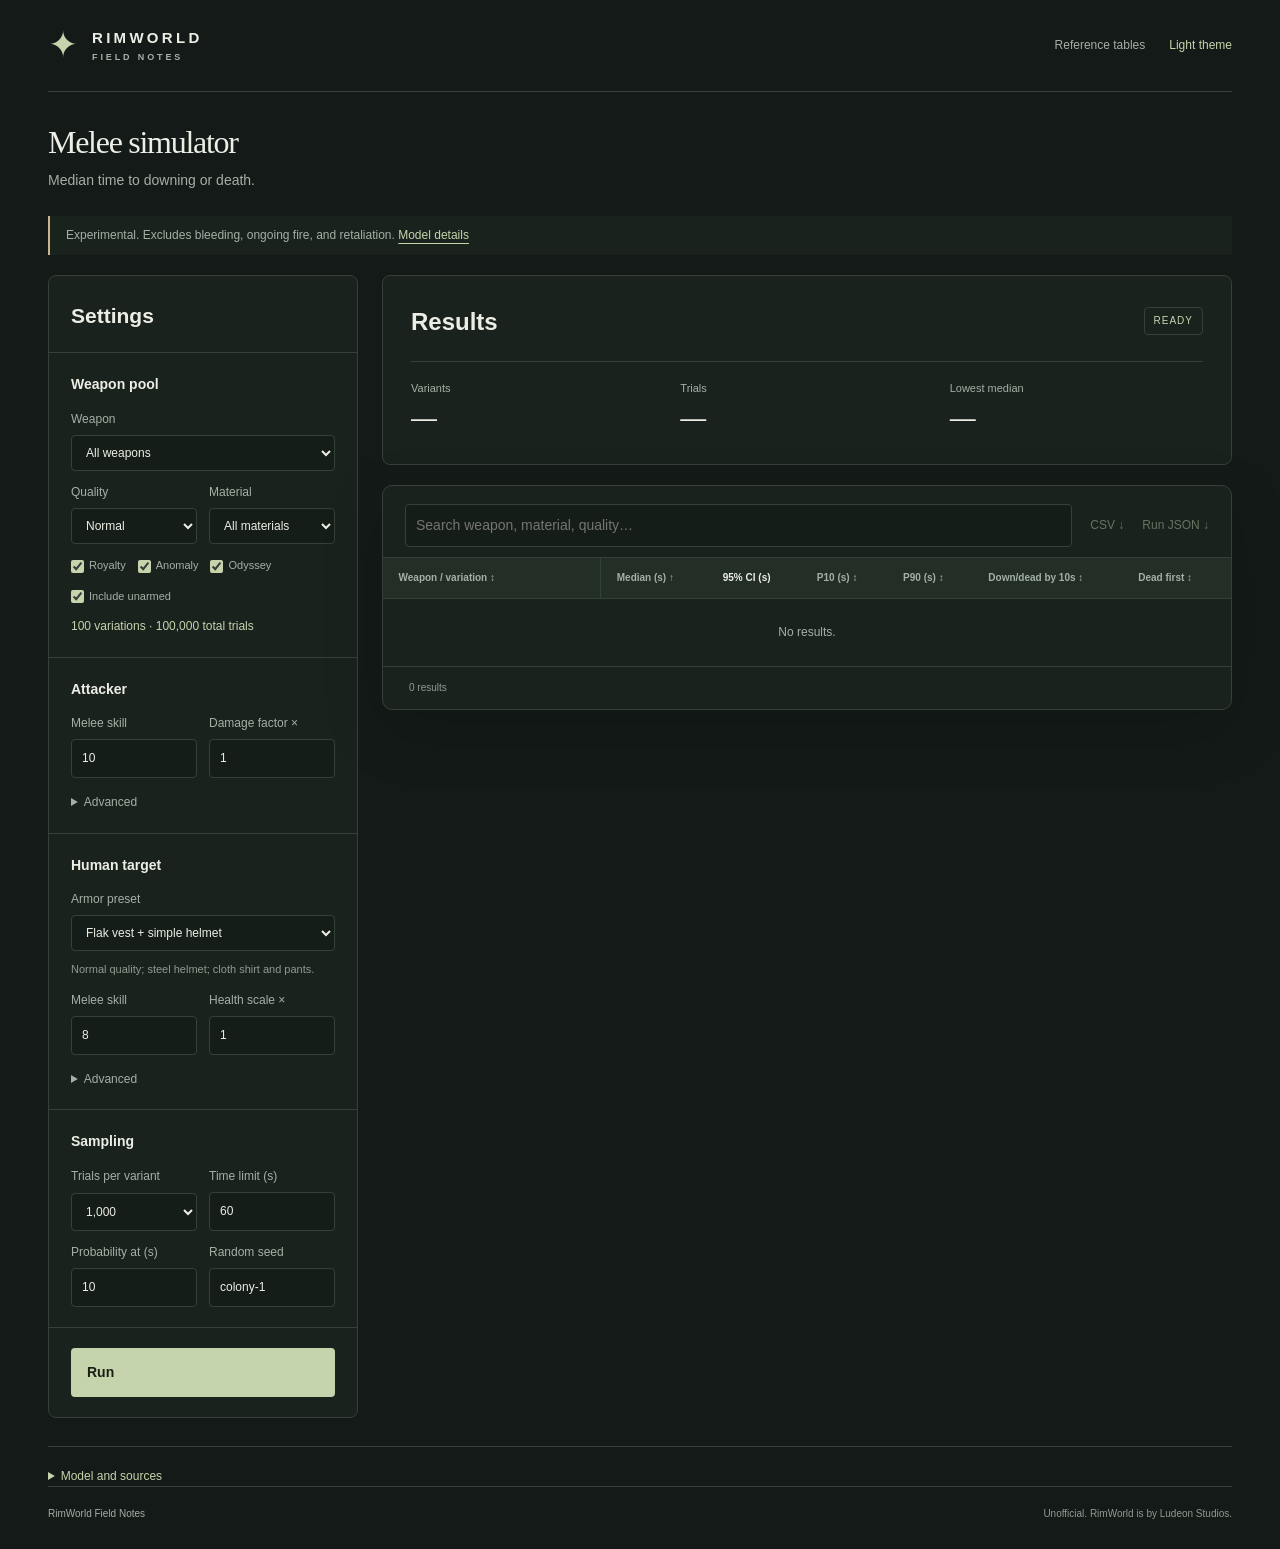
==== commit 98c0db19: "Trim simulator copy and collapse model notes" ====
--- a/site/melee.html
+++ b/site/melee.html
@@ -5,7 +5,7 @@
   <meta name="viewport" content="width=device-width, initial-scale=1">
   <meta name="color-scheme" content="dark light">
   <meta name="description" content="A reproducible, wiki-based Monte Carlo comparison of RimWorld melee weapons using time to incapacitation.">
-  <title>Melee lab · RimWorld Field Notes</title>
+  <title>Melee simulator · RimWorld Field Notes</title>
   <link rel="icon" type="image/svg+xml" href="./assets/favicon.svg">
   <link rel="stylesheet" href="./assets/styles.css">
   <link rel="stylesheet" href="./assets/melee.css">
@@ -14,86 +14,91 @@
   <script src="./assets/melee-app.js" defer></script>
 </head>
 <body>
-  <a class="skip-link" href="#lab">Skip to melee lab</a>
+  <a class="skip-link" href="#lab">Skip to simulator</a>
   <header class="site-header">
     <a class="brand" href="./"><span class="lab-mark" aria-hidden="true">✦</span><span><strong>RIMWORLD</strong><span class="brand-subtitle">FIELD NOTES</span></span></a>
     <div class="header-actions"><a class="source-link" href="./">Reference tables</a><button id="theme-toggle" class="text-button" type="button" aria-label="Switch to light theme">Light theme</button></div>
   </header>
   <main id="lab">
     <section class="page-intro lab-intro">
-      <div><p class="eyebrow">THE COLONY EXPERIMENTS <span class="lab-badge">EXPERIMENTAL</span></p><h1>Melee lab<span class="title-period">.</span></h1><p class="intro-copy">Same pawn. Same target. Thousands of possible fights.</p></div>
-      <p class="lab-objective">Compare weapons by <strong>median time to incapacitation</strong>.<br>Lower is faster. Downed and dead both count.</p>
+      <div><h1>Melee simulator</h1><p class="intro-copy">Median time to downing or death.</p></div>
     </section>
-    <aside class="model-notice"><strong>A wiki-based model, ready to explore.</strong> This prototype models body-part injuries, attack selection, armor, pain, and capacity loss. It omits bleeding, ongoing fire, and retaliation. Results are estimates within this model; close rankings need in-game validation. <a href="#method">Read the assumptions ↓</a></aside>
+    <aside class="model-notice">Experimental. Excludes bleeding, ongoing fire, and retaliation. <a href="#method">Model details</a></aside>
     <div class="lab-layout">
       <form id="sim-form" class="settings-panel">
         <fieldset id="settings">
           <legend class="sr-only">Simulation settings</legend>
-          <div class="settings-heading"><p class="eyebrow">01 / SET THE CONDITIONS</p><h2>Your experiment</h2></div>
+          <div class="settings-heading"><h2>Settings</h2></div>
           <div class="setting-section">
             <h3>Weapon pool</h3>
             <label>Weapon<select id="weapon"><option value="">All weapons</option></select></label>
             <div class="field-pair"><label>Quality<select id="quality"><option>Normal</option><option value="all">All qualities</option><option>Awful</option><option>Poor</option><option>Good</option><option>Excellent</option><option>Masterwork</option><option>Legendary</option></select></label><label>Material<select id="material"><option value="">All materials</option></select></label></div>
-            <p class="field-help">Items without quality or material stay in the pool.</p>
             <div class="check-row" role="group" aria-label="Enabled DLC"><label><input type="checkbox" id="dlc-Royalty" checked> Royalty</label><label><input type="checkbox" id="dlc-Anomaly" checked> Anomaly</label><label><input type="checkbox" id="dlc-Odyssey" checked> Odyssey</label></div>
-            <label class="check-label"><input type="checkbox" id="unarmed" checked> Include an unarmed human benchmark</label>
+            <label class="check-label"><input type="checkbox" id="unarmed" checked> Include unarmed</label>
             <p class="pool-count" id="pool-count" role="status"></p>
           </div>
           <div class="setting-section">
             <h3>Attacker</h3>
             <div class="field-pair"><label>Melee skill<input id="skill" type="number" min="0" max="20" step="1" value="10" required></label><label>Damage factor ×<input id="damageFactor" type="number" min="0.1" max="5" step="0.05" value="1" required></label></div>
-            <details class="advanced"><summary>More pawn settings</summary><div class="field-pair"><label>Manipulation ×<input id="manipulation" type="number" min="0.1" max="2" step="0.05" value="1" required></label><label>Sight ×<input id="sight" type="number" min="0.1" max="2" step="0.05" value="1" required></label><label>Skill offset<input id="skillOffset" type="number" min="-20" max="20" step="1" value="0" required></label><label>Cooldown factor ×<input id="cooldownFactor" type="number" min="0.1" max="5" step="0.05" value="1" required></label></div><p class="field-help">Brawler: +4 skill offset. A lower cooldown factor means faster swings. These settings stay fixed throughout a fight.</p></details>
+            <details class="advanced"><summary>Advanced</summary><div class="field-pair"><label>Manipulation ×<input id="manipulation" type="number" min="0.1" max="2" step="0.05" value="1" required></label><label>Sight ×<input id="sight" type="number" min="0.1" max="2" step="0.05" value="1" required></label><label>Skill offset<input id="skillOffset" type="number" min="-20" max="20" step="1" value="0" title="Brawler: +4" required></label><label>Cooldown factor ×<input id="cooldownFactor" type="number" min="0.1" max="5" step="0.05" value="1" title="Lower values mean faster attacks" required></label></div></details>
           </div>
           <div class="setting-section">
             <h3>Human target</h3>
             <label>Armor preset<select id="armor"><option value="none">Unarmored</option><option value="flak" selected>Flak vest + simple helmet</option><option value="marine">Marine armor + marine helmet</option></select></label>
             <p class="field-help" id="armor-description"></p>
             <div class="field-pair"><label>Melee skill<input id="targetSkill" type="number" min="0" max="20" step="1" value="8" required></label><label>Health scale ×<input id="healthScale" type="number" min="0.1" max="5" step="0.05" value="1" required></label></div>
-            <details class="advanced"><summary>More target settings</summary><div class="field-pair"><label>Initial moving ×<input id="targetMoving" type="number" min="0.2" max="2" step="0.05" value="1" required></label><label>Initial sight ×<input id="targetSight" type="number" min="0.1" max="2" step="0.05" value="1" required></label><label>Dodge skill offset<input id="dodgeOffset" type="number" min="-20" max="30" step="1" value="0" required></label><label>Pain factor ×<input id="painFactor" type="number" min="0" max="3" step="0.05" value="1" required></label><label>Pain shock threshold<input id="painThreshold" type="number" min="0.1" max="2" step="0.05" value="0.8" required></label><label>Incoming damage ×<input id="incomingFactor" type="number" min="0.1" max="5" step="0.05" value="1" required></label></div><p class="field-help">Nimble: +15 dodge offset. Pain factor 0 disables pain; a threshold above 1 prevents pain shock. The target can dodge but never attacks.</p></details>
+            <details class="advanced"><summary>Advanced</summary><div class="field-pair"><label>Initial moving ×<input id="targetMoving" type="number" min="0.2" max="2" step="0.05" value="1" required></label><label>Initial sight ×<input id="targetSight" type="number" min="0.1" max="2" step="0.05" value="1" required></label><label>Dodge skill offset<input id="dodgeOffset" type="number" min="-20" max="30" step="1" value="0" title="Nimble: +15" required></label><label>Pain factor ×<input id="painFactor" type="number" min="0" max="3" step="0.05" value="1" title="0 disables pain" required></label><label>Pain shock threshold<input id="painThreshold" type="number" min="0.1" max="2" step="0.05" value="0.8" title="Values above 1 prevent pain shock" required></label><label>Incoming damage ×<input id="incomingFactor" type="number" min="0.1" max="5" step="0.05" value="1" required></label></div></details>
           </div>
           <div class="setting-section">
             <h3>Sampling</h3>
-            <div class="field-pair"><label>Trials per variant<select id="trials"><option value="100">100 · quick check</option><option value="1000" selected>1,000 · explore</option><option value="5000">5,000 · refine</option><option value="10000">10,000 · refine</option></select></label><label>Time limit (s)<input id="limit" type="number" min="10" max="300" step="1" value="60" required></label><label>Probability at (s)<input id="horizon" type="number" min="1" max="300" step="1" value="10" required></label><label>Random seed<input id="seed" type="text" maxlength="100" value="colony-1" required autocomplete="off" spellcheck="false"></label></div>
-            <p class="field-help">Same seed and settings reproduce each trial. Unfinished fights remain in the statistics.</p>
+            <div class="field-pair"><label>Trials per variant<select id="trials"><option value="100">100</option><option value="1000" selected>1,000</option><option value="5000">5,000</option><option value="10000">10,000</option></select></label><label>Time limit (s)<input id="limit" type="number" min="10" max="300" step="1" value="60" required></label><label>Probability at (s)<input id="horizon" type="number" min="1" max="300" step="1" value="10" required></label><label>Random seed<input id="seed" type="text" maxlength="100" value="colony-1" title="Same seed and settings reproduce the trials" required autocomplete="off" spellcheck="false"></label></div>
           </div>
         </fieldset>
-        <div class="run-controls"><button class="run-button" id="run" type="submit">Run comparison <span aria-hidden="true">→</span></button><button id="cancel" class="text-button" type="button" hidden>Stop run</button><p id="form-error" class="form-error" role="alert" hidden></p></div>
+        <div class="run-controls"><button class="run-button" id="run" type="submit">Run</button><button id="cancel" class="text-button" type="button" hidden>Stop</button><p id="form-error" class="form-error" role="alert" hidden></p></div>
       </form>
       <div class="results-column">
         <section class="run-panel" aria-labelledby="run-title">
-          <div class="run-topline"><div><p class="eyebrow">02 / COMPARE THE OUTCOMES</p><h2 id="run-title">Results</h2></div><span id="run-badge" class="status-badge">READY</span></div>
-          <p id="run-description">Choose the conditions and run a comparison. Each trial starts with a fresh target and the first swing at 0 seconds.</p>
+          <div class="run-topline"><h2 id="run-title">Results</h2><span id="run-badge" class="status-badge">READY</span></div>
+          <p id="run-description" hidden></p>
           <progress id="run-progress" value="0" max="100" aria-label="Comparison progress" hidden></progress>
-          <p id="run-status" role="status" aria-live="polite">No simulations run yet.</p>
-          <div class="run-metrics"><div><span>Variants completed</span><strong id="metric-variants">—</strong></div><div><span>Trials simulated</span><strong id="metric-trials">—</strong></div><div><span>Fastest model median</span><strong id="metric-median">—</strong></div></div>
+          <p id="run-status" role="status" aria-live="polite"></p>
+          <div class="run-metrics"><div><span>Variants</span><strong id="metric-variants">—</strong></div><div><span>Trials</span><strong id="metric-trials">—</strong></div><div><span>Lowest median</span><strong id="metric-median">—</strong></div></div>
         </section>
         <section class="reference-panel lab-results" aria-label="Weapon comparison">
           <div class="lab-table-toolbar"><label class="lab-search"><span class="sr-only">Search completed results</span><input type="search" id="result-search" placeholder="Search weapon, material, quality…" autocomplete="off"></label><button type="button" class="text-button" id="export-csv" disabled>CSV ↓</button><button type="button" class="text-button" id="export-json" disabled>Run JSON ↓</button></div>
-          <p class="table-explainer">Median and 95% confidence interval in seconds. Intervals measure sampling uncertainty within this model. Select a weapon for its distribution and attack mix.</p>
           <div class="table-scroll" role="region" aria-label="Simulation results; scroll for more columns" tabindex="0">
-            <table id="results-table"><caption class="sr-only">Melee weapon comparison, initially sorted by median time to incapacitation, fastest first. Not reached means the requested percentile exceeds the time limit.</caption><thead><tr><th scope="col" data-sort="weapon" aria-sort="none"><button type="button">Weapon / variation ↕</button></th><th scope="col" data-sort="median" aria-sort="ascending"><button type="button">Median (s) ↑</button></th><th scope="col">95% median CI</th><th scope="col" data-sort="p10" aria-sort="none"><button type="button">P10 (s) ↕</button></th><th scope="col" data-sort="p90" aria-sort="none"><button type="button">P90 (s) ↕</button></th><th scope="col" data-sort="byHorizon" aria-sort="none"><button type="button" id="horizon-heading">Down/dead by 10s ↕</button></th><th scope="col" data-sort="deathFraction" aria-sort="none"><button type="button">Dead first ↕</button></th><th scope="col" data-sort="censored" aria-sort="none"><button type="button">Timeouts ↕</button></th></tr></thead><tbody id="results-body"></tbody></table>
+            <table id="results-table"><caption class="sr-only">Melee weapon comparison, initially sorted by median time to incapacitation, fastest first. Not reached means the requested percentile exceeds the time limit.</caption><thead><tr><th scope="col" data-sort="weapon" aria-sort="none"><button type="button">Weapon / variation ↕</button></th><th scope="col" data-sort="median" aria-sort="ascending"><button type="button">Median (s) ↑</button></th><th scope="col" title="95% confidence interval for the model median; sampling uncertainty only">95% CI (s)</th><th scope="col" data-sort="p10" aria-sort="none"><button type="button">P10 (s) ↕</button></th><th scope="col" data-sort="p90" aria-sort="none"><button type="button">P90 (s) ↕</button></th><th scope="col" data-sort="byHorizon" aria-sort="none"><button type="button" id="horizon-heading">Down/dead by 10s ↕</button></th><th scope="col" data-sort="deathFraction" aria-sort="none"><button type="button">Dead first ↕</button></th><th scope="col" data-sort="censored" aria-sort="none"><button type="button">Timeouts ↕</button></th></tr></thead><tbody id="results-body"></tbody></table>
           </div>
-          <div id="results-empty" class="lab-empty"><span aria-hidden="true">⚔</span><h3>Your next loadout starts here.</h3><p>Run the model to compare weapon variations against one consistent target.</p></div>
-          <div class="table-footer"><span id="results-count">0 results</span><span>Lower median = faster incapacitation</span></div>
+          <div id="results-empty" class="lab-empty">No results.</div>
+          <div class="table-footer"><span id="results-count">0 results</span></div>
         </section>
         <section id="variant-detail" class="variant-panel" aria-labelledby="variant-title" hidden>
-          <div class="run-topline"><div><p class="eyebrow">03 / LOOK CLOSER</p><h2 id="variant-title"></h2></div><a id="variant-source" target="_blank" rel="noopener noreferrer">Wiki ↗</a></div>
+          <div class="run-topline"><h2 id="variant-title"></h2><a id="variant-source" target="_blank" rel="noopener noreferrer">Wiki ↗</a></div>
           <p id="variant-subtitle"></p><p id="variant-special" class="special-note" hidden></p>
-          <h3>Cumulative incapacitation</h3><p class="field-help">Share of all trials downed or dead by each time. The final gap to 100% contains the timeouts.</p>
+          <h3>Cumulative incapacitation (%)</h3>
           <svg id="distribution" viewBox="0 0 680 220" role="img" aria-labelledby="chart-title chart-description"><title id="chart-title">Cumulative incapacitation over time</title><desc id="chart-description"></desc></svg>
           <p id="variant-probabilities"></p>
           <h3>Attack mix</h3><div class="mix-scroll"><table class="attack-mix"><thead><tr><th scope="col">Attack</th><th scope="col">Damage</th><th scope="col">AP</th><th scope="col">Cooldown</th><th scope="col">Selection</th></tr></thead><tbody id="attack-mix"></tbody></table></div>
-          <details class="trial-example"><summary>Inspect one reproducible trial</summary><div class="example-controls"><label>Trial number<input type="number" id="example-number" min="1" max="1000" value="1" step="1"></label><button class="text-button" type="button" id="example-show">Show trial</button></div><p id="example-summary"></p><ol id="example-log"></ol></details>
+          <details class="trial-example"><summary>Trial log</summary><div class="example-controls"><label>Trial<input type="number" id="example-number" min="1" max="1000" value="1" step="1"></label><button class="text-button" type="button" id="example-show">Show</button></div><p id="example-summary"></p><ol id="example-log"></ol></details>
         </section>
       </div>
     </div>
-    <section class="method-panel" id="method" aria-labelledby="method-title">
-      <p class="eyebrow">BEFORE YOU PICK A WINNER</p><h2 id="method-title">What the model knows</h2>
-      <div class="method-grid"><div><h3>The comparison</h3><p>A healthy adult human begins each fight with the same starting settings. The attacker stays in range; the target dodges but never retaliates. Time starts with a ready attack at <strong>0 s</strong>, so a one-swing incapacitation takes 0 s. The fight ends at the first death, pain shock, consciousness below 30%, or moving at or below 15%. Temporary stun is not an endpoint.</p><p>“Dead first” is the fraction of <em>all trials</em> that end in death before downing. It does not predict eventual survival after downing. The model has no storyteller death-on-down roll.</p></div><div><h3>The wiki inputs</h3><p id="snapshot-description"></p><p>Attack selection uses the wiki’s Best/Mid/Worst rule, including natural attacks. Damage varies from 80–120%. Layered armor rolls can block damage or halve it and convert sharp damage to blunt. Injuries affect part HP, pain, movement, and consciousness; dodge changes as the target is injured.</p><p>All target apparel is Normal quality at fixed protection. Flak and marine presets include a cloth button-down shirt and pants. Fingers and feet remain exposed. A steel simple helmet leaves the face exposed.</p></div><div><h3>Where this is approximate</h3><p><strong>No bleeding progression, healing, ongoing fire, movement, retaliation, armor degradation, implants, genes, persona traits, or procedural unique weapons.</strong> Plasma swords include a simplified direct heat proc; fire and panic are omitted, so their ranking is incomplete. EMP has no effect on this natural human. Beer and wood do not break or get consumed.</p><p>Capacity aggregation, missing-part pain, adjacent hit selection, and fractional damage are approximations. Scratch behavior is itself marked uncertain on the wiki. Brain-scar pain and game tick rounding are omitted. Confidence intervals cannot account for these model differences.</p></div><div><h3>Read the statistics</h3><p>Unfinished trials are right-censored at the selected time limit. Percentiles include every trial. <strong>Not reached</strong> means too few targets were incapacitated to observe that percentile. Median intervals use binomial order-statistic bounds; probability intervals use Wilson bounds, both at 95%.</p><p>Use a small run to explore, then increase trials for a narrow weapon pool. Overlapping intervals call for more evidence. Different armor presets are separate experiments; this page does not combine them into an overall winner.</p><p><a href="https://github.com/ttdow/rimworld-reference/blob/main/docs/melee-model.md" target="_blank" rel="noopener noreferrer">Full model specification &amp; limitations ↗</a></p></div></div>
-      <details class="source-revisions"><summary>Wiki sources and snapshot revisions</summary><p>Data adapted from <a href="https://rimworldwiki.com/wiki/Weapon_Guide">Weapon Guide</a> and the RimWorld Wiki pages below, by their contributors, under <a href="https://creativecommons.org/licenses/by-sa/3.0/">CC BY-SA 3.0</a>. The imported data and adapted rule descriptions retain that license. This is an unofficial tool.</p><ul id="source-list"></ul></details>
-    </section>
-    <noscript><p class="noscript-message">Enable JavaScript to run the simulator. The existing reference tables still offer downloadable source files.</p></noscript>
+    <details class="method-panel" id="method">
+      <summary>Model and sources</summary>
+      <p id="snapshot-description"></p>
+      <ul>
+        <li>First swing: 0 s. Each trial starts with a fresh human target.</li>
+        <li>Incapacitation: death, pain shock, consciousness &lt;30%, or moving ≤15%. Stun does not count.</li>
+        <li>Timeouts remain in all percentiles. “Not reached” means the percentile exceeds the time limit.</li>
+        <li>95% intervals measure sampling uncertainty, not model accuracy.</li>
+        <li>“Dead first” counts deaths before downing, divided by all trials.</li>
+        <li>Fixed items ignore quality/material filters.</li>
+      </ul>
+      <p><a href="https://github.com/ttdow/rimworld-reference/blob/main/docs/melee-model.md" target="_blank" rel="noopener noreferrer">Full model specification and limitations ↗</a></p>
+      <details class="source-revisions"><summary>Wiki revisions</summary><p>RimWorld Wiki contributors · <a href="https://creativecommons.org/licenses/by-sa/3.0/">CC BY-SA 3.0</a></p><ul id="source-list"></ul></details>
+    </details>
+    <noscript><p class="noscript-message">JavaScript is required.</p></noscript>
   </main>
-  <footer class="site-footer"><span>RimWorld Field Notes · Melee lab</span><span>Unofficial personal reference. RimWorld is by Ludeon Studios.</span></footer>
+  <footer class="site-footer"><span>RimWorld Field Notes</span><span>Unofficial. RimWorld is by Ludeon Studios.</span></footer>
 </body>
 </html>
--- a/site/assets/melee.css
+++ b/site/assets/melee.css
@@ -1,10 +1,7 @@
 .lab-mark { font-size: 36px; line-height: 1; color: var(--accent); }
-.lab-intro { display: flex; justify-content: space-between; gap: 32px; align-items: end; }
-.lab-objective { color: var(--muted); margin-bottom: 10px; font-size: 14px; }
-.lab-objective strong { color: var(--text); font-weight: 600; }
-.lab-badge { display: inline-block; margin-left: 12px; padding: 3px 7px; border: 1px solid var(--line); color: var(--gold); border-radius: 3px; font-size: 9px; letter-spacing: .1em; vertical-align: middle; }
-.model-notice { border-left: 2px solid var(--gold); background: var(--panel); padding: 15px 20px; color: var(--muted); margin: 0 0 28px; max-width: 1100px; }
-.model-notice strong { color: var(--text); }
+.lab-intro { padding-block: 24px; }
+.lab-intro h1 { font-size: 32px; }
+.model-notice { border-left: 2px solid var(--gold); background: var(--panel); padding: 10px 16px; color: var(--muted); margin: 0 0 20px; font-size: 12px; }
 .lab-layout { display: grid; grid-template-columns: 310px minmax(0, 1fr); gap: 24px; align-items: start; }
 .settings-panel { border: 1px solid var(--line); border-radius: 8px; background: var(--panel); overflow: hidden; }
 #settings { border: 0; margin: 0; padding: 0; min-width: 0; }
@@ -41,7 +38,6 @@
 .lab-table-toolbar { display: flex; align-items: center; gap: 18px; padding: 18px 22px 10px; }
 .lab-search { flex: 1; min-width: 100px; }
 .lab-table-toolbar button { white-space: nowrap; }
-.table-explainer { padding: 0 22px 12px; color: var(--subtle); font-size: 11px; margin: 0; }
 #results-table { min-width: 940px; }
 #results-table td { font-variant-numeric: tabular-nums; }
 #results-table th { padding: 12px 16px; font-size: 10px; }
@@ -53,10 +49,7 @@
 .variant-button:hover { color: var(--accent); text-decoration: underline; text-underline-offset: 3px; }
 .selected-variant td, .selected-variant td:first-child { background: var(--accent-wash) !important; }
 .censored-value { color: var(--subtle); font-size: 11px; }
-.lab-empty { text-align: center; padding: 65px 24px; color: var(--muted); }
-.lab-empty > span { font-size: 34px; color: var(--accent); }
-.lab-empty h3 { font-family: Georgia,serif; font-size: 25px; color: var(--text); font-weight: normal; margin-bottom: 10px; }
-.lab-empty p { font-size: 13px; max-width: 360px; margin-inline: auto; }
+.lab-empty { text-align: center; padding: 24px; color: var(--muted); font-size: 12px; }
 .variant-panel { background: var(--panel); border: 1px solid var(--line); border-radius: 8px; padding: 25px 28px; }
 .variant-panel h3 { font-size: 14px; font-weight: 600; margin: 24px 0 5px; }
 #variant-subtitle, #variant-probabilities { color: var(--muted); font-size: 12px; }
@@ -75,16 +68,12 @@
 .example-controls input { width: 100px; }
 #example-log { max-height: 320px; overflow: auto; color: var(--muted); padding-left: 24px; }
 #example-log li { margin: 10px 0; padding-left: 5px; }
-.method-panel { border-top: 1px solid var(--line); padding-top: 35px; margin-top: 50px; }
-.method-panel h2 { font: normal 32px Georgia,serif; margin: 8px 0 25px; }
-.method-grid { display: grid; grid-template-columns: repeat(4,minmax(0,1fr)); gap: 30px; }
-.method-grid h3 { font-size: 14px; font-weight: 600; }
-.method-grid p { font-size: 12px; color: var(--muted); }
-.method-grid strong { font-weight: 600; color: var(--text); }
+.method-panel { border-top: 1px solid var(--line); padding-top: 20px; margin-top: 28px; color: var(--muted); font-size: 12px; }
+.method-panel > summary { color: var(--accent); }
 .source-revisions { color: var(--muted); font-size: 12px; border-top: 1px solid var(--line); padding-top: 22px; margin-top: 25px; }
 #source-list { columns: 3; padding-left: 18px; }
 #source-list li { margin: 5px 0; break-inside: avoid; }
 @media (min-width:1600px) { .lab-layout { grid-template-columns: 330px minmax(0,1fr); gap: 30px; } }
-@media (max-width:1150px) { .method-grid { grid-template-columns: repeat(2,minmax(0,1fr)); } .lab-intro { display: block; } .lab-objective { margin-top: 20px; } .lab-layout { grid-template-columns: 285px minmax(0,1fr); gap: 16px; } .run-panel,.variant-panel { padding: 22px; } }
-@media (max-width:800px) { .lab-layout { grid-template-columns: minmax(0,1fr); } #settings { display: grid; grid-template-columns: repeat(2,minmax(0,1fr)); } .settings-heading { grid-column: 1/-1; } .setting-section { padding: 20px; } .run-controls { padding: 20px; } .lab-intro { padding-top: 35px; } .model-notice { font-size: 12px; } #source-list { columns: 2; } }
-@media (max-width:520px) { #settings { display: block; } .lab-intro h1 { font-size: 48px; } .lab-badge { margin-left: 5px; font-size: 8px; } .lab-table-toolbar { gap: 10px; padding-inline: 15px; flex-wrap: wrap; } .lab-search { flex-basis: 100%; } .run-metrics { gap: 10px; } .run-metrics strong { font-size: 22px; } .method-grid { grid-template-columns: 1fr; gap: 8px; } .variant-panel,.run-panel { padding: 20px 16px; } .table-explainer { padding-inline: 15px; } #source-list { columns: 1; } .site-header .header-actions { gap: 12px; } .site-header .source-link { display: inline; font-size: 11px; } }
+@media (max-width:1150px) { .lab-layout { grid-template-columns: 285px minmax(0,1fr); gap: 16px; } .run-panel,.variant-panel { padding: 22px; } }
+@media (max-width:800px) { .lab-layout { grid-template-columns: minmax(0,1fr); } #settings { display: grid; grid-template-columns: repeat(2,minmax(0,1fr)); } .settings-heading { grid-column: 1/-1; } .setting-section { padding: 20px; } .run-controls { padding: 20px; } #source-list { columns: 2; } }
+@media (max-width:520px) { #settings { display: block; } .lab-table-toolbar { gap: 10px; padding-inline: 15px; flex-wrap: wrap; } .lab-search { flex-basis: 100%; } .run-metrics { gap: 10px; } .run-metrics strong { font-size: 22px; } .variant-panel,.run-panel { padding: 20px 16px; } #source-list { columns: 1; } .site-header .header-actions { gap: 12px; } .site-header .source-link { display: inline; font-size: 11px; } }
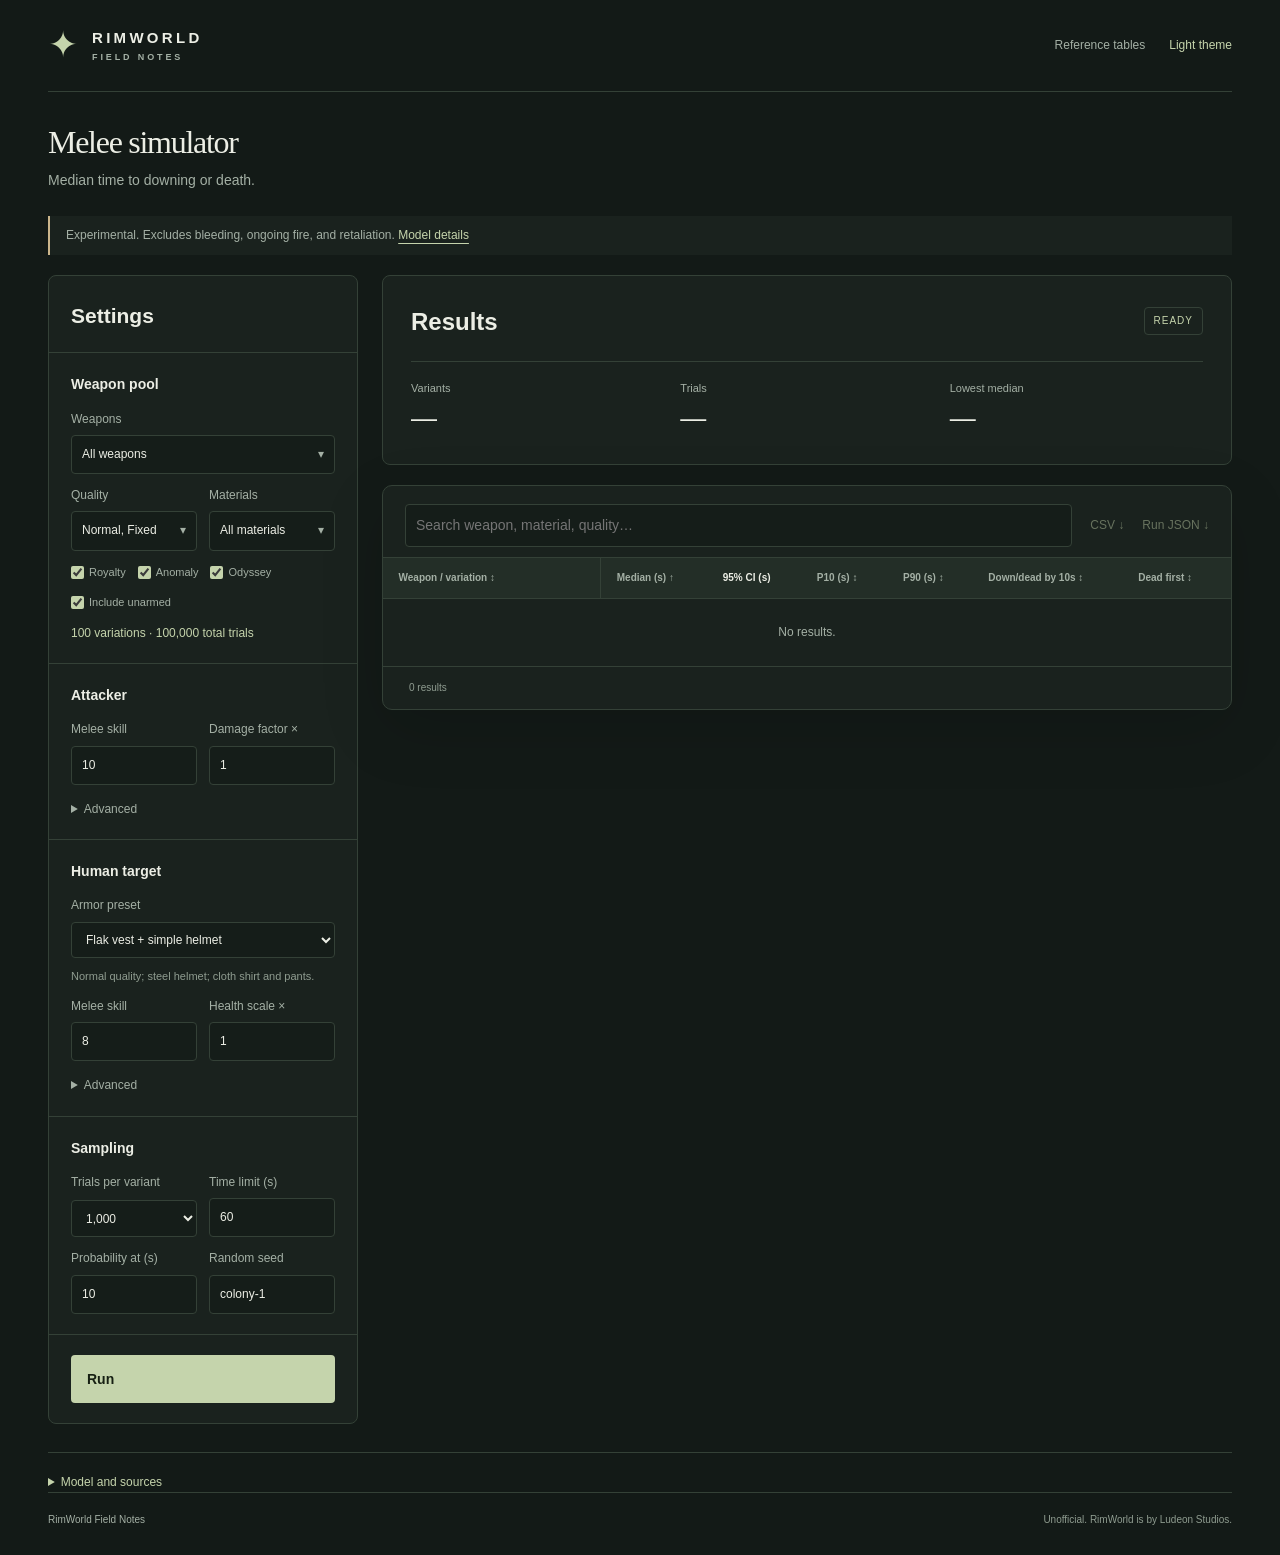
==== commit 5308329a: "Allow multiple weapon, quality and material selections" ====
--- a/site/melee.html
+++ b/site/melee.html
@@ -31,8 +31,11 @@
           <div class="settings-heading"><h2>Settings</h2></div>
           <div class="setting-section">
             <h3>Weapon pool</h3>
-            <label>Weapon<select id="weapon"><option value="">All weapons</option></select></label>
-            <div class="field-pair"><label>Quality<select id="quality"><option>Normal</option><option value="all">All qualities</option><option>Awful</option><option>Poor</option><option>Good</option><option>Excellent</option><option>Masterwork</option><option>Legendary</option></select></label><label>Material<select id="material"><option value="">All materials</option></select></label></div>
+            <div class="multi-field"><span id="weapons-label">Weapons</span><details class="multi-picker" id="weapons-picker"><summary aria-labelledby="weapons-label weapons-summary"><span id="weapons-summary">All weapons</span></summary><div class="multi-menu"><div class="multi-actions"><button type="button" id="weapons-all">All</button><button type="button" id="weapons-clear">Clear</button></div><div class="option-list" id="weapons-options" role="group" aria-label="Weapons"></div></div></details></div>
+            <div class="field-pair">
+              <div class="multi-field"><span id="qualities-label">Quality</span><details class="multi-picker" id="qualities-picker"><summary aria-labelledby="qualities-label qualities-summary"><span id="qualities-summary">Normal, Fixed</span></summary><div class="multi-menu"><div class="multi-actions"><button type="button" id="qualities-all">All</button><button type="button" id="qualities-clear">Clear</button></div><div class="option-list" id="qualities-options" role="group" aria-label="Quality"></div></div></details></div>
+              <div class="multi-field"><span id="materials-label">Materials</span><details class="multi-picker" id="materials-picker"><summary aria-labelledby="materials-label materials-summary"><span id="materials-summary">All materials</span></summary><div class="multi-menu"><div class="multi-actions"><button type="button" id="materials-all">All</button><button type="button" id="materials-clear">Clear</button></div><div class="option-list" id="materials-options" role="group" aria-label="Materials"></div></div></details></div>
+            </div>
             <div class="check-row" role="group" aria-label="Enabled DLC"><label><input type="checkbox" id="dlc-Royalty" checked> Royalty</label><label><input type="checkbox" id="dlc-Anomaly" checked> Anomaly</label><label><input type="checkbox" id="dlc-Odyssey" checked> Odyssey</label></div>
             <label class="check-label"><input type="checkbox" id="unarmed" checked> Include unarmed</label>
             <p class="pool-count" id="pool-count" role="status"></p>
@@ -92,7 +95,7 @@
         <li>Timeouts remain in all percentiles. “Not reached” means the percentile exceeds the time limit.</li>
         <li>95% intervals measure sampling uncertainty, not model accuracy.</li>
         <li>“Dead first” counts deaths before downing, divided by all trials.</li>
-        <li>Fixed items ignore quality/material filters.</li>
+        <li>Fixed = no quality variation. No material = no material variation. Unarmed is selected separately.</li>
       </ul>
       <p><a href="https://github.com/ttdow/rimworld-reference/blob/main/docs/melee-model.md" target="_blank" rel="noopener noreferrer">Full model specification and limitations ↗</a></p>
       <details class="source-revisions"><summary>Wiki revisions</summary><p>RimWorld Wiki contributors · <a href="https://creativecommons.org/licenses/by-sa/3.0/">CC BY-SA 3.0</a></p><ul id="source-list"></ul></details>
--- a/site/assets/styles.css
+++ b/site/assets/styles.css
@@ -74,13 +74,12 @@
 .icon-button { width: 38px; height: 38px; display: inline-flex; align-items: center; justify-content: center; border: 1px solid var(--line); border-radius: 7px; background: transparent; color: var(--muted); }
 .icon-button:hover { color: var(--accent); background: var(--hover); }
 .page-intro { padding: 43px 0 29px; position: relative; }
+.page-intro.reference-intro { padding-block: 24px; }
+.reference-intro h1 { font-size: 32px; }
 .eyebrow { margin: 0; color: var(--subtle); font-family: Consolas, "SFMono-Regular", monospace; font-size: 10px; font-weight: 500; letter-spacing: .17em; }
 h1 { margin: 7px 0 8px; font-family: Georgia, "Times New Roman", serif; font-size: clamp(32px, 3.7vw, 50px); line-height: 1.2; font-weight: 400; letter-spacing: -.04em; }
 .title-period { color: var(--gold); }
 .intro-copy { margin: 0; color: var(--muted); font-size: 14px; }
-.intro-index { display: flex; align-items: center; gap: 17px; margin-top: 20px; color: var(--subtle); font-size: 11px; }
-.intro-index strong { color: var(--text); font-weight: 600; margin-right: 4px; font-variant-numeric: tabular-nums; }
-.index-divider { height: 12px; width: 1px; background: var(--line); }
 .dataset-nav { display: flex; flex-wrap: wrap; gap: 5px; padding-block: 3px 0; border-bottom: 1px solid var(--line); margin-bottom: 23px; }
 .dataset-button { display: inline-flex; align-items: center; justify-content: center; gap: 10px; padding: 13px 24px 15px; background: transparent; color: var(--muted); position: relative; font-size: 13px; }
 .dataset-button .icon { width: 18px; height: 18px; }
@@ -93,7 +92,6 @@
 .reference-panel { border: 1px solid var(--line); border-radius: 10px; background: var(--panel); box-shadow: var(--shadow); overflow: hidden; }
 .panel-heading { padding: 25px 27px 23px; display: flex; justify-content: space-between; align-items: center; gap: 20px; }
 .panel-heading h2 { margin: 2px 0 3px; font-size: 22px; font-weight: 550; letter-spacing: -.03em; }
-.panel-description { margin: 0; font-size: 12px; color: var(--muted); }
 .text-button { display: inline-flex; align-items: center; justify-content: center; gap: 9px; padding: 8px 0; background: transparent; color: var(--accent); font-size: 12px; text-decoration: none; }
 .text-button:hover { text-decoration: underline; text-underline-offset: 4px; }
 .text-button .icon { width: 15px; height: 15px; }
@@ -148,16 +146,13 @@
 .table-footer > span:first-child { display: flex; align-items: center; gap: 8px; flex: 0 1 auto; min-width: 0; }
 #source-label { overflow-wrap: anywhere; }
 .footer-dot { width: 5px; height: 5px; background: var(--accent); border-radius: 50%; }
-.empty-state { text-align: center; padding: 60px 20px; border-top: 1px solid var(--line); }
-.empty-state > .icon { color: var(--subtle); width: 27px; height: 27px; }
-.empty-state h3 { font-weight: 500; margin: 12px 0 4px; font-size: 17px; }
+.empty-state { text-align: center; padding: 24px 20px; border-top: 1px solid var(--line); }
 .empty-state p { color: var(--muted); margin: 0 0 10px; font-size: 12px; }
-.source-notes { padding: 29px 3px 24px; }
-.notes-heading { display: flex; align-items: center; gap: 9px; color: var(--muted); }
-.notes-heading .icon { width: 15px; height: 15px; }
-.notes-heading h2 { margin: 0; font-size: 12px; font-weight: 550; }
-.notes-grid { display: grid; grid-template-columns: 1fr 1fr; gap: 35px; margin-top: 8px; }
-.notes-grid p { margin: 0; color: var(--subtle); font-size: 11px; line-height: 1.9; max-width: 610px; }
+.source-notes { padding: 20px 0; }
+.source-notes > summary { cursor: pointer; color: var(--accent); font-size: 12px; }
+.notes-grid { margin-top: 8px; }
+.notes-grid p, .data-note { color: var(--subtle); font-size: 11px; line-height: 1.9; }
+.notes-grid p { margin: 0; }
 .notes-grid strong { color: var(--muted); font-weight: 500; }
 .source-downloads { display: flex; flex-wrap: wrap; gap: 21px; margin-top: 15px; font-size: 10px; color: var(--subtle); }
 .source-downloads a { display: inline-flex; align-items: center; gap: 7px; color: var(--muted); text-decoration: none; }
@@ -194,12 +189,10 @@
   .icon-button { width: 34px; height: 34px; }
   .page-intro { padding: 31px 0 23px; }
   .intro-copy { font-size: 12px; max-width: 270px; }
-  .intro-index { gap: 11px; font-size: 10px; margin-top: 17px; flex-wrap: wrap; }
   .dataset-nav { margin-bottom: 17px; }
   .dataset-button { padding: 12px; flex: 1 1 auto; gap: 7px; font-size: 11px; }
   .panel-heading { padding: 19px 16px; align-items: flex-start; }
   .panel-heading h2 { font-size: 20px; }
-  .panel-description { font-size: 11px; max-width: 190px; }
   .export-button { font-size: 10px; white-space: nowrap; margin-top: 10px; }
   .filter-toolbar { padding: 0 16px 17px; gap: 10px; flex-wrap: wrap; }
   .search-box { flex-basis: 100%; }
@@ -219,9 +212,6 @@
   .item-name { font-size: 11px; }
   .sort-button { padding-inline: 12px; }
   .table-footer { padding: 12px 16px; align-items: flex-start; gap: 16px; font-size: 9px; }
-  #table-hint { text-align: right; max-width: 185px; }
-  .notes-grid { grid-template-columns: 1fr; gap: 10px; }
-  .source-notes { padding-top: 23px; }
   .source-downloads { gap: 14px; }
   .site-footer { flex-direction: column; align-items: flex-start; gap: 4px; }
   .detail-header { padding: 20px; }
--- a/site/assets/melee.css
+++ b/site/assets/melee.css
@@ -10,6 +10,22 @@
 .setting-section h3 { margin: 0 0 14px; font-weight: 600; font-size: 14px; }
 .settings-panel label, .example-controls label { display: grid; gap: 6px; color: var(--muted); font-size: 12px; }
 .settings-panel input:not([type="checkbox"]), .settings-panel select, .example-controls input, .lab-search input { width: 100%; min-width: 0; padding: 9px 10px; color: var(--text); background: var(--input); border: 1px solid var(--line); border-radius: 4px; }
+.multi-field { display: grid; gap: 6px; min-width: 0; color: var(--muted); font-size: 12px; }
+.multi-picker { position: relative; min-width: 0; }
+.multi-picker > summary { display: flex; gap: 8px; align-items: center; justify-content: space-between; list-style: none; padding: 9px 10px; background: var(--input); color: var(--text); border: 1px solid var(--line); border-radius: 4px; }
+.multi-picker > summary::-webkit-details-marker { display: none; }
+.multi-picker > summary::after { content: "▾"; color: var(--muted); flex: none; }
+.multi-picker[open] > summary::after { content: "▴"; }
+.multi-picker > summary > span { overflow: hidden; white-space: nowrap; text-overflow: ellipsis; }
+.multi-menu { position: absolute; z-index: 10; top: calc(100% + 4px); left: 0; width: 100%; min-width: 180px; padding: 8px; background: var(--panel-alt); border: 1px solid var(--line); border-radius: 4px; box-shadow: var(--shadow); }
+#materials-picker .multi-menu { left: auto; right: 0; }
+.multi-actions { display: flex; gap: 16px; padding: 2px 6px 8px; border-bottom: 1px solid var(--line); }
+.multi-actions button { background: transparent; color: var(--accent); padding: 4px 0; font-size: 12px; }
+.multi-actions button:hover { text-decoration: underline; }
+.option-list { max-height: 240px; overflow-y: auto; padding-top: 5px; scrollbar-color: var(--line) var(--panel); }
+.settings-panel .option-list label { display: flex; gap: 8px; align-items: center; padding: 6px; color: var(--text); font-size: 12px; cursor: pointer; }
+.option-list label:hover { background: var(--hover); }
+.option-list input { flex: none; }
 .field-pair { display: grid; grid-template-columns: repeat(2,minmax(0,1fr)); gap: 12px; margin-top: 12px; }
 .field-help { font-size: 11px; line-height: 1.6; color: var(--subtle); margin: 10px 0 0; }
 .check-row { display: flex; flex-wrap: wrap; gap: 8px 12px; margin: 13px 0; }
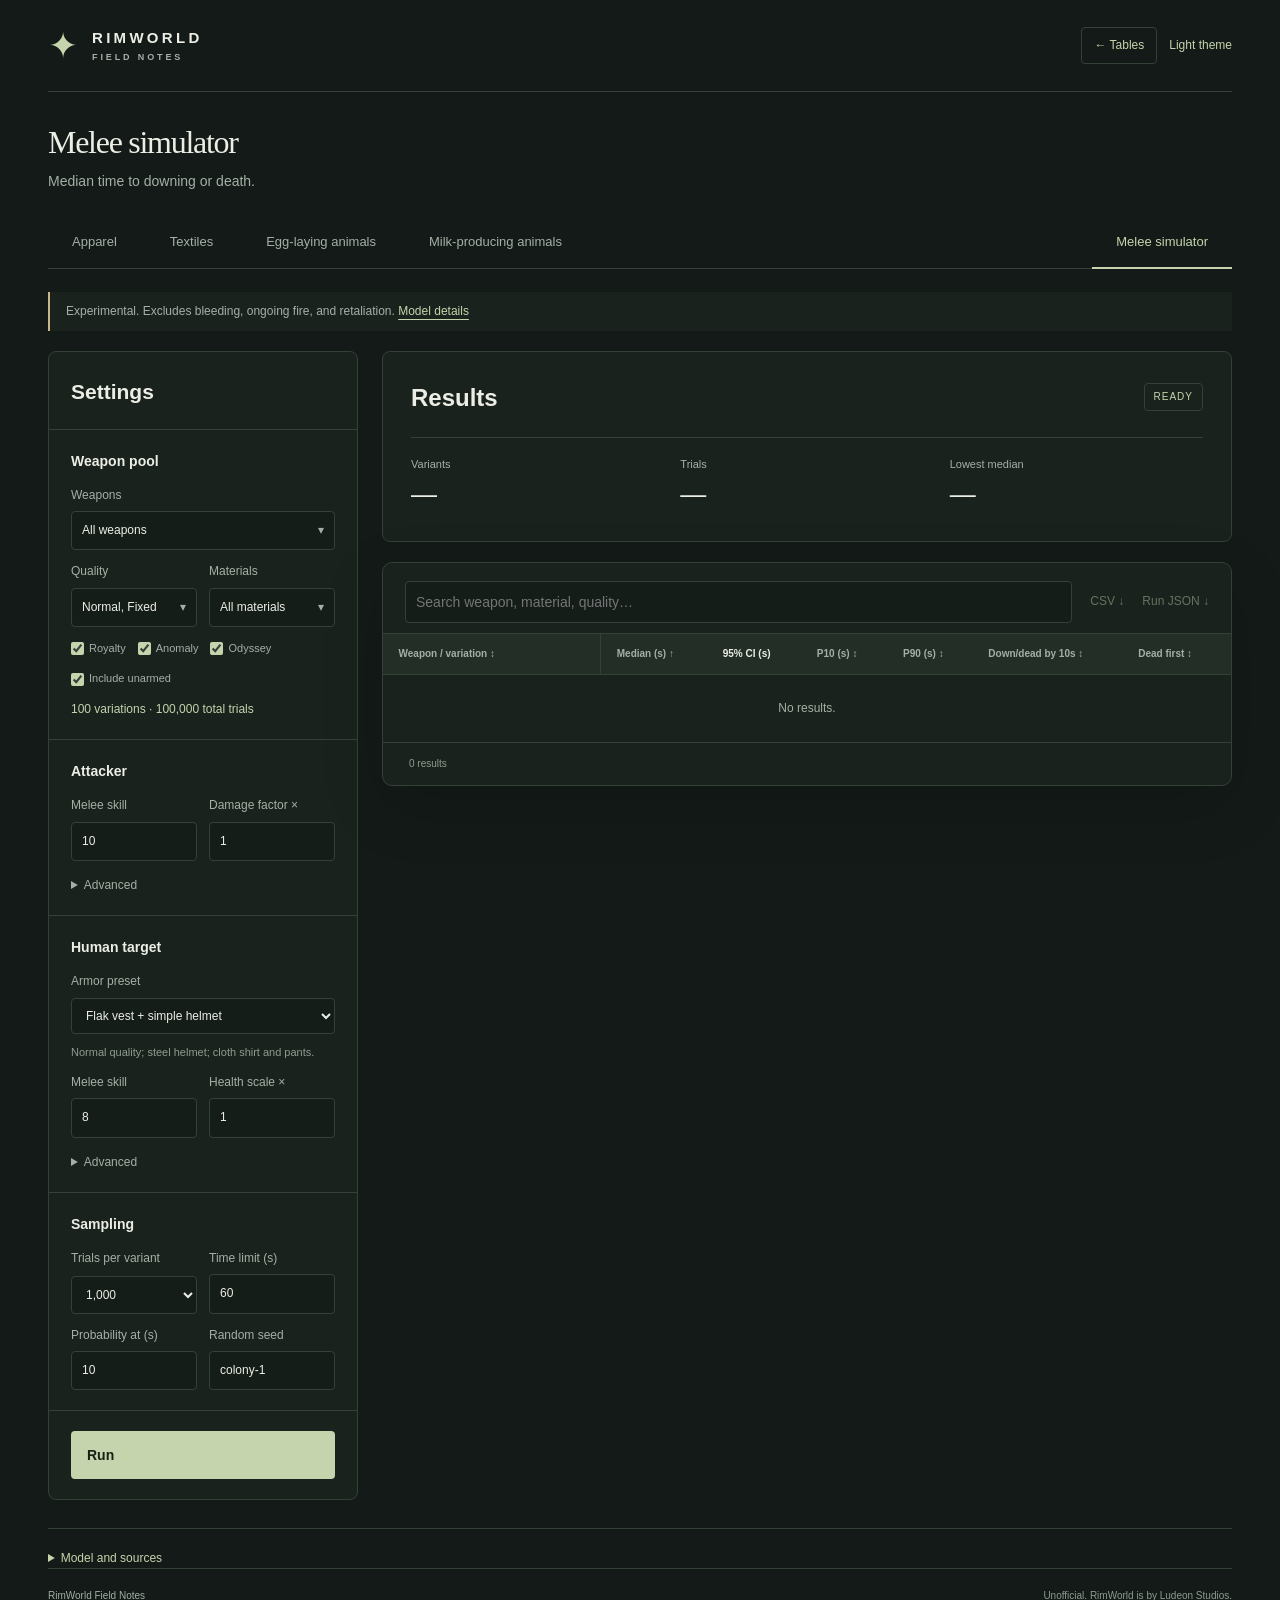
==== commit 0636ca83: "Add clear navigation from simulator to reference tables" ====
--- a/site/melee.html
+++ b/site/melee.html
@@ -15,14 +15,21 @@
 </head>
 <body>
   <a class="skip-link" href="#lab">Skip to simulator</a>
-  <header class="site-header">
-    <a class="brand" href="./"><span class="lab-mark" aria-hidden="true">✦</span><span><strong>RIMWORLD</strong><span class="brand-subtitle">FIELD NOTES</span></span></a>
-    <div class="header-actions"><a class="source-link" href="./">Reference tables</a><button id="theme-toggle" class="text-button" type="button" aria-label="Switch to light theme">Light theme</button></div>
+  <header class="site-header simulator-header">
+    <a class="brand" href="./index.html"><span class="lab-mark" aria-hidden="true">✦</span><span><strong>RIMWORLD</strong><span class="brand-subtitle">FIELD NOTES</span></span></a>
+    <div class="header-actions"><a class="back-link" href="./index.html">← Tables</a><button id="theme-toggle" class="text-button" type="button" aria-label="Switch to light theme">Light theme</button></div>
   </header>
   <main id="lab">
     <section class="page-intro lab-intro">
       <div><h1>Melee simulator</h1><p class="intro-copy">Median time to downing or death.</p></div>
     </section>
+    <nav class="dataset-nav simulator-nav" aria-label="Reference sections">
+      <a class="dataset-button" href="./index.html#apparel">Apparel</a>
+      <a class="dataset-button" href="./index.html#textiles">Textiles</a>
+      <a class="dataset-button" href="./index.html#eggs">Egg-laying animals</a>
+      <a class="dataset-button" href="./index.html#milk">Milk-producing animals</a>
+      <a class="dataset-button dataset-link active" href="#lab" aria-current="page">Melee simulator</a>
+    </nav>
     <aside class="model-notice">Experimental. Excludes bleeding, ongoing fire, and retaliation. <a href="#method">Model details</a></aside>
     <div class="lab-layout">
       <form id="sim-form" class="settings-panel">
--- a/site/assets/melee.css
+++ b/site/assets/melee.css
@@ -1,4 +1,9 @@
 .lab-mark { font-size: 36px; line-height: 1; color: var(--accent); }
+.simulator-header { gap: 16px; flex-wrap: wrap; }
+.simulator-header .header-actions { gap: 12px; flex-wrap: wrap; margin-left: auto; }
+.back-link { display: inline-flex; padding: 8px 12px; border: 1px solid var(--line); border-radius: 4px; color: var(--accent); font-size: 12px; text-decoration: none; }
+.back-link:hover { background: var(--hover); }
+.simulator-nav .dataset-button { text-decoration: none; }
 .lab-intro { padding-block: 24px; }
 .lab-intro h1 { font-size: 32px; }
 .model-notice { border-left: 2px solid var(--gold); background: var(--panel); padding: 10px 16px; color: var(--muted); margin: 0 0 20px; font-size: 12px; }
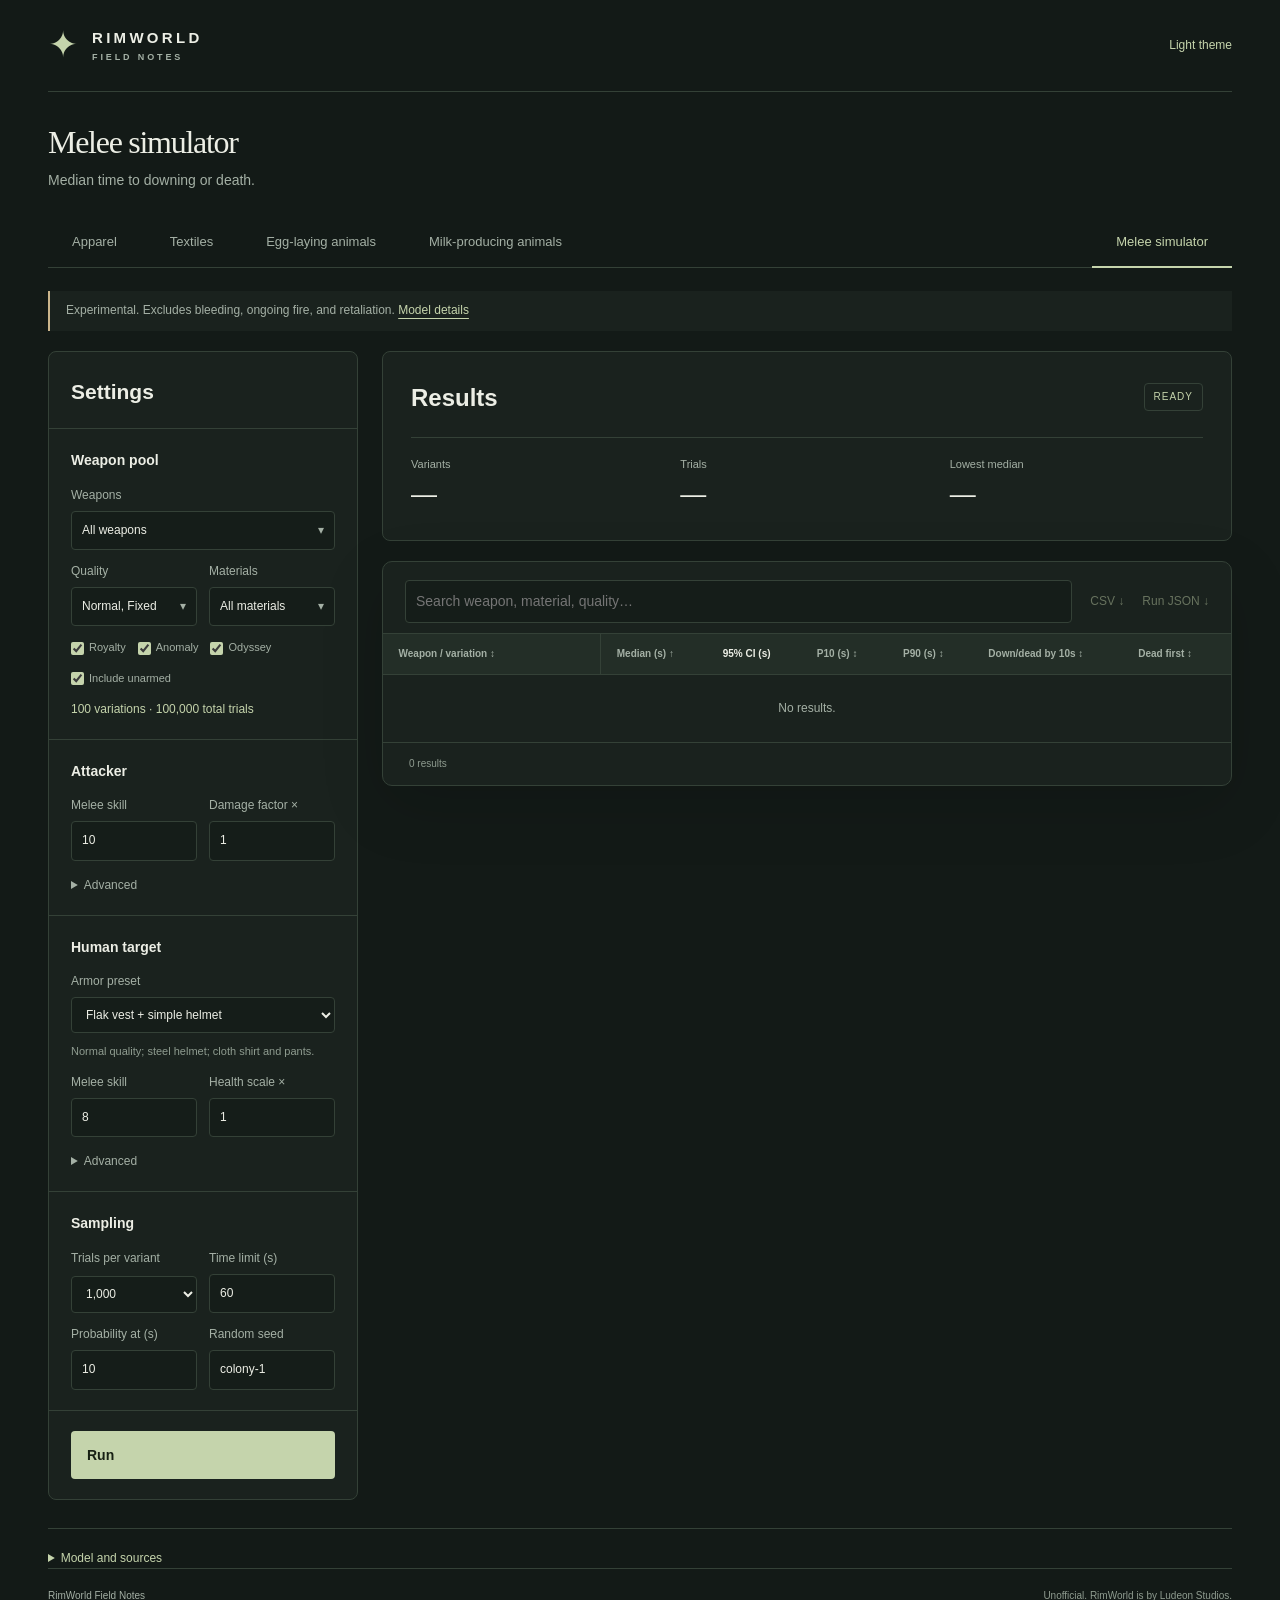
==== commit 686a913f: "Remove simulator Tables button" ====
--- a/site/melee.html
+++ b/site/melee.html
@@ -17,7 +17,7 @@
   <a class="skip-link" href="#lab">Skip to simulator</a>
   <header class="site-header simulator-header">
     <a class="brand" href="./index.html"><span class="lab-mark" aria-hidden="true">✦</span><span><strong>RIMWORLD</strong><span class="brand-subtitle">FIELD NOTES</span></span></a>
-    <div class="header-actions"><a class="back-link" href="./index.html">← Tables</a><button id="theme-toggle" class="text-button" type="button" aria-label="Switch to light theme">Light theme</button></div>
+    <div class="header-actions"><button id="theme-toggle" class="text-button" type="button" aria-label="Switch to light theme">Light theme</button></div>
   </header>
   <main id="lab">
     <section class="page-intro lab-intro">
--- a/site/assets/melee.css
+++ b/site/assets/melee.css
@@ -1,8 +1,6 @@
 .lab-mark { font-size: 36px; line-height: 1; color: var(--accent); }
 .simulator-header { gap: 16px; flex-wrap: wrap; }
 .simulator-header .header-actions { gap: 12px; flex-wrap: wrap; margin-left: auto; }
-.back-link { display: inline-flex; padding: 8px 12px; border: 1px solid var(--line); border-radius: 4px; color: var(--accent); font-size: 12px; text-decoration: none; }
-.back-link:hover { background: var(--hover); }
 .simulator-nav .dataset-button { text-decoration: none; }
 .lab-intro { padding-block: 24px; }
 .lab-intro h1 { font-size: 32px; }
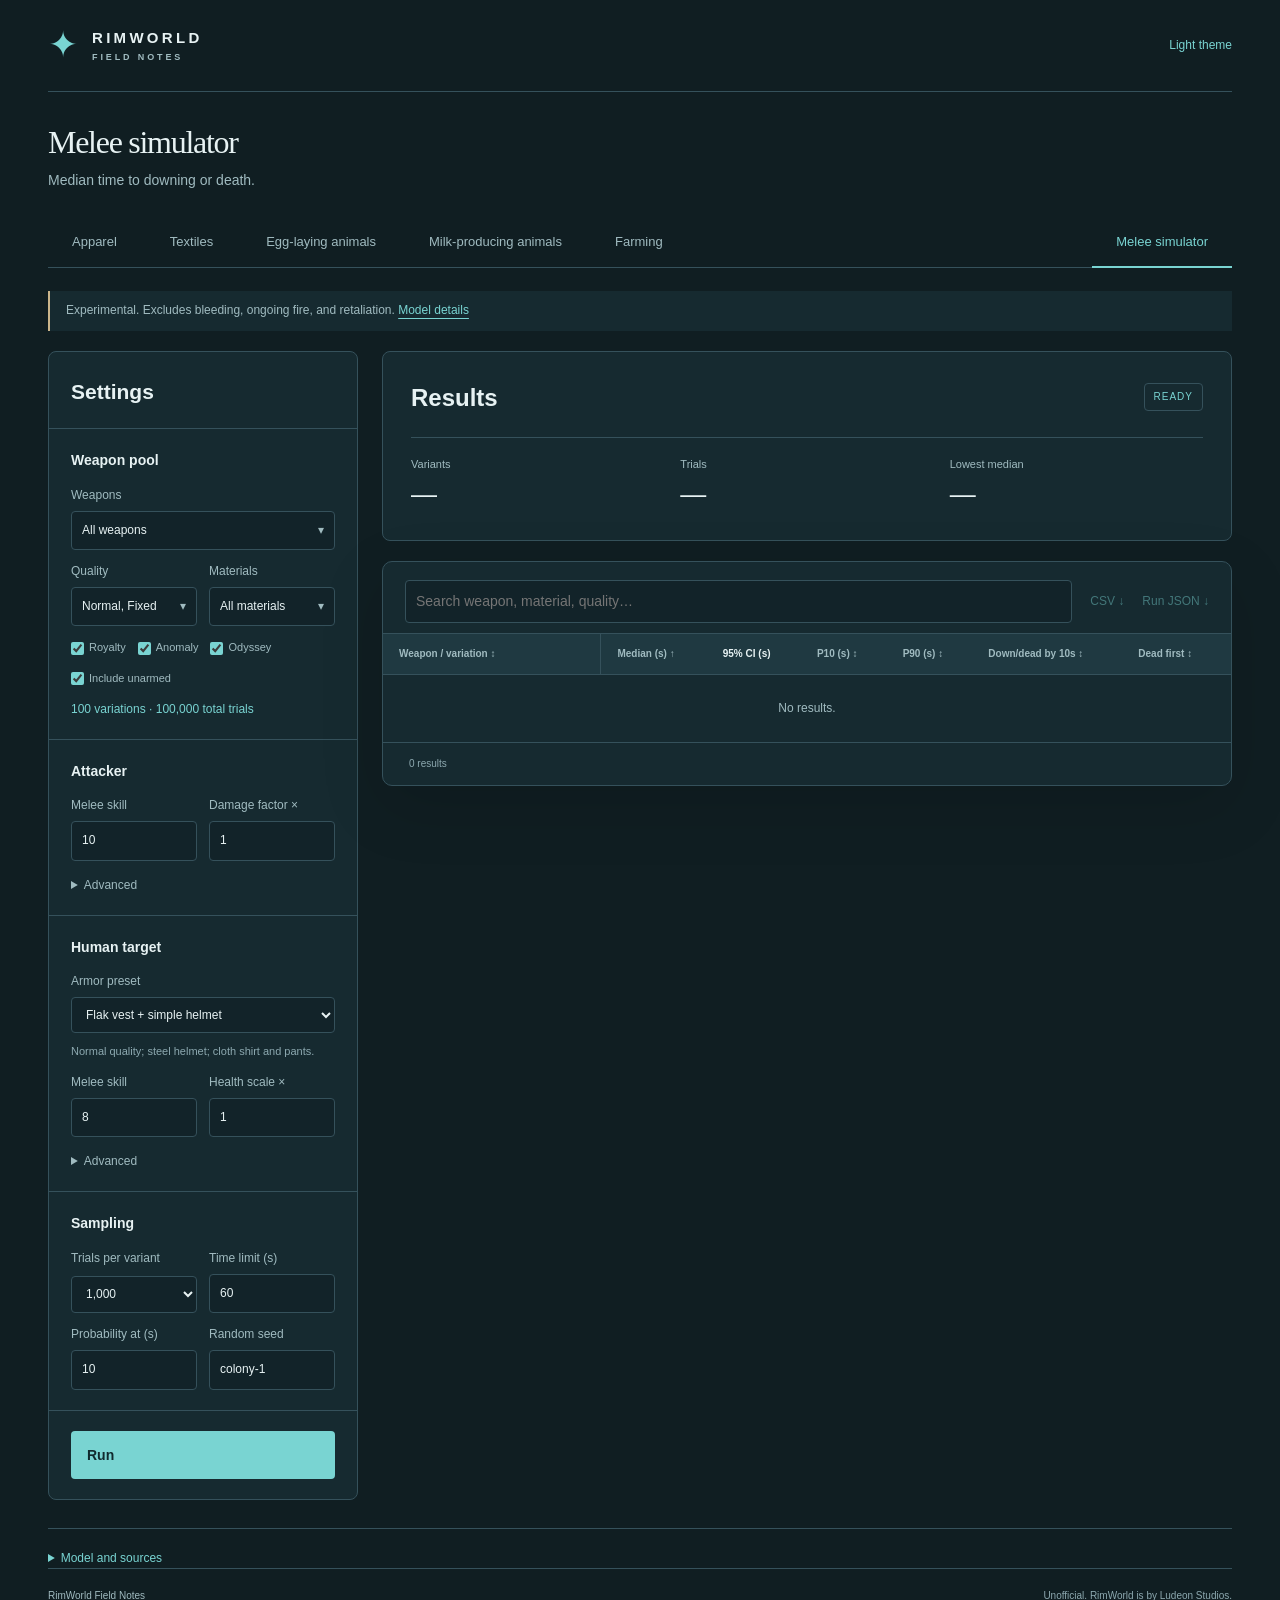
==== commit 1524540a: "Add farming crop productivity reference table" ====
--- a/site/melee.html
+++ b/site/melee.html
@@ -28,6 +28,7 @@
       <a class="dataset-button" href="./index.html#textiles">Textiles</a>
       <a class="dataset-button" href="./index.html#eggs">Egg-laying animals</a>
       <a class="dataset-button" href="./index.html#milk">Milk-producing animals</a>
+      <a class="dataset-button" href="./index.html#farming">Farming</a>
       <a class="dataset-button dataset-link active" href="#lab" aria-current="page">Melee simulator</a>
     </nav>
     <aside class="model-notice">Experimental. Excludes bleeding, ongoing fire, and retaliation. <a href="#method">Model details</a></aside>
--- a/site/assets/styles.css
+++ b/site/assets/styles.css
@@ -2,21 +2,21 @@
 
 :root {
   color-scheme: dark;
-  --bg: #131a17;
-  --panel: #1a221e;
-  --panel-alt: #1e2722;
-  --input: #151d19;
-  --text: #eceee5;
-  --muted: #a4b0a5;
-  --subtle: #8f9c90;
-  --line: #344137;
-  --accent: #c5d4ac;
-  --accent-text: #172013;
-  --accent-wash: #2d3a28;
+  --bg: #101e22;
+  --panel: #162a30;
+  --panel-alt: #1b3238;
+  --input: #122329;
+  --text: #e7f2f3;
+  --muted: #a0bbc0;
+  --subtle: #8da9b0;
+  --line: #35515b;
+  --accent: #79d4d2;
+  --accent-text: #102a2e;
+  --accent-wash: #1b3c42;
   --gold: #cbb58b;
-  --hover: #253129;
-  --table-head: #232e27;
-  --table-row: #1c2520;
+  --hover: #203c44;
+  --table-head: #1f3941;
+  --table-row: #193037;
   --shadow: 0 20px 65px #0002;
   font-family: "Segoe UI", -apple-system, BlinkMacSystemFont, sans-serif;
   font-synthesis: none;
@@ -25,22 +25,22 @@
 
 :root[data-theme="light"] {
   color-scheme: light;
-  --bg: #f3f3ec;
-  --panel: #fdfdf8;
-  --panel-alt: #f4f5ee;
-  --input: #f9faf4;
-  --text: #25352b;
-  --muted: #59685b;
-  --subtle: #637267;
-  --line: #d6dece;
-  --accent: #405d32;
-  --accent-text: #f8fbf3;
-  --accent-wash: #e4ecd9;
+  --bg: #edf6f7;
+  --panel: #fbfefe;
+  --panel-alt: #eff7f8;
+  --input: #f7fcfc;
+  --text: #183a43;
+  --muted: #486870;
+  --subtle: #536f77;
+  --line: #c8dce0;
+  --accent: #16666b;
+  --accent-text: #f1fcfc;
+  --accent-wash: #d9eff0;
   --gold: #82673b;
-  --hover: #edf2e5;
-  --table-head: #edf1e6;
-  --table-row: #f8faf2;
-  --shadow: 0 20px 65px #22351c08;
+  --hover: #e2f1f2;
+  --table-head: #e2f0f2;
+  --table-row: #f0f8f9;
+  --shadow: 0 20px 65px #153b4508;
 }
 
 * { box-sizing: border-box; }
@@ -163,7 +163,7 @@
 .noscript-message { padding: 20px; border: 1px solid var(--line); }
 
 .detail-dialog { width: min(700px, calc(100% - 32px)); max-height: 87vh; padding: 0; color: var(--text); background: var(--panel); border: 1px solid var(--line); border-radius: 12px; box-shadow: 0 24px 120px #0006; }
-.detail-dialog::backdrop { background: #070c09bb; backdrop-filter: blur(4px); }
+.detail-dialog::backdrop { background: #071419bb; backdrop-filter: blur(4px); }
 body:has(.detail-dialog[open]) { overflow: hidden; }
 .detail-header { display: flex; align-items: center; justify-content: space-between; gap: 15px; padding: 25px 28px; border-bottom: 1px solid var(--line); position: sticky; top: 0; background: var(--panel); }
 .detail-header h2 { font-family: Georgia, serif; font-size: 27px; line-height: 1.3; font-weight: 400; margin: 5px 0 0; }
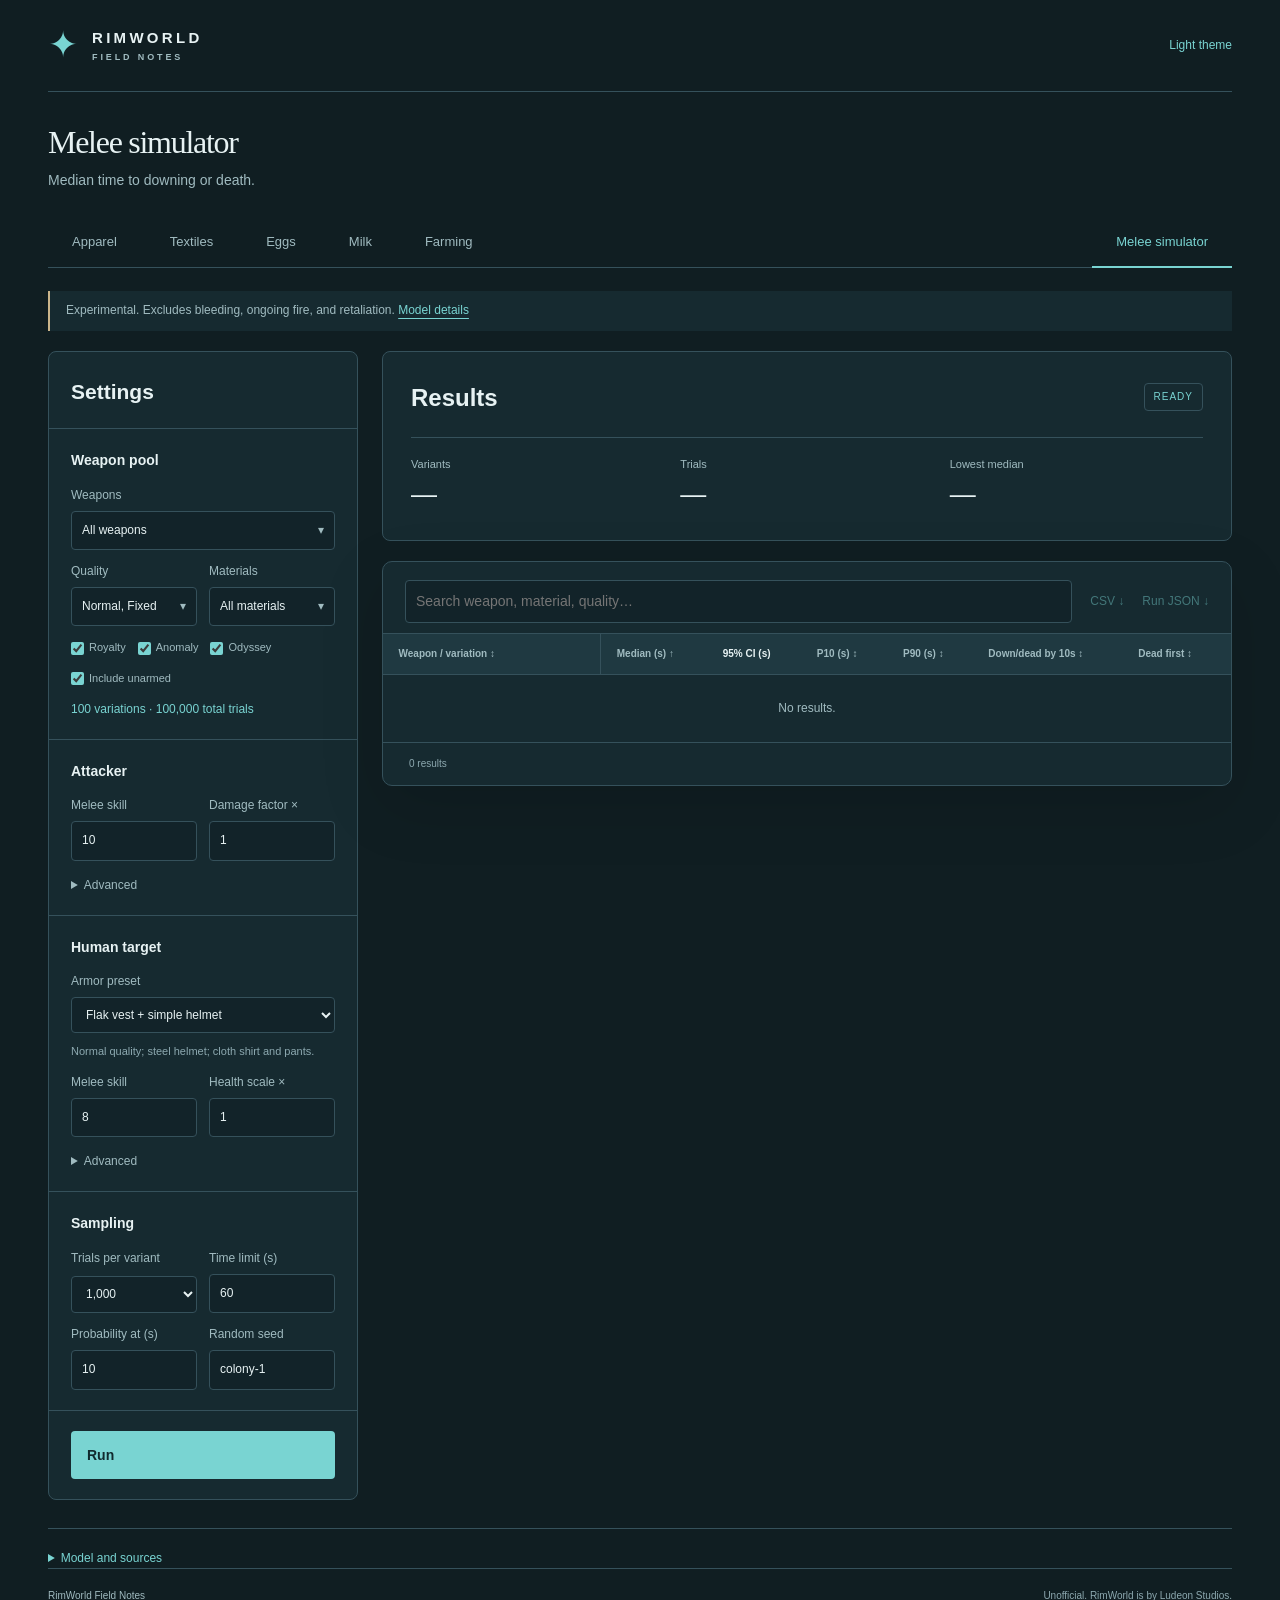
==== commit 404c1ae1: "Simplify Milk and Eggs tables and label Hydroponics" ====
--- a/site/melee.html
+++ b/site/melee.html
@@ -26,8 +26,8 @@
     <nav class="dataset-nav simulator-nav" aria-label="Reference sections">
       <a class="dataset-button" href="./index.html#apparel">Apparel</a>
       <a class="dataset-button" href="./index.html#textiles">Textiles</a>
-      <a class="dataset-button" href="./index.html#eggs">Egg-laying animals</a>
-      <a class="dataset-button" href="./index.html#milk">Milk-producing animals</a>
+      <a class="dataset-button" href="./index.html#eggs">Eggs</a>
+      <a class="dataset-button" href="./index.html#milk">Milk</a>
       <a class="dataset-button" href="./index.html#farming">Farming</a>
       <a class="dataset-button dataset-link active" href="#lab" aria-current="page">Melee simulator</a>
     </nav>
